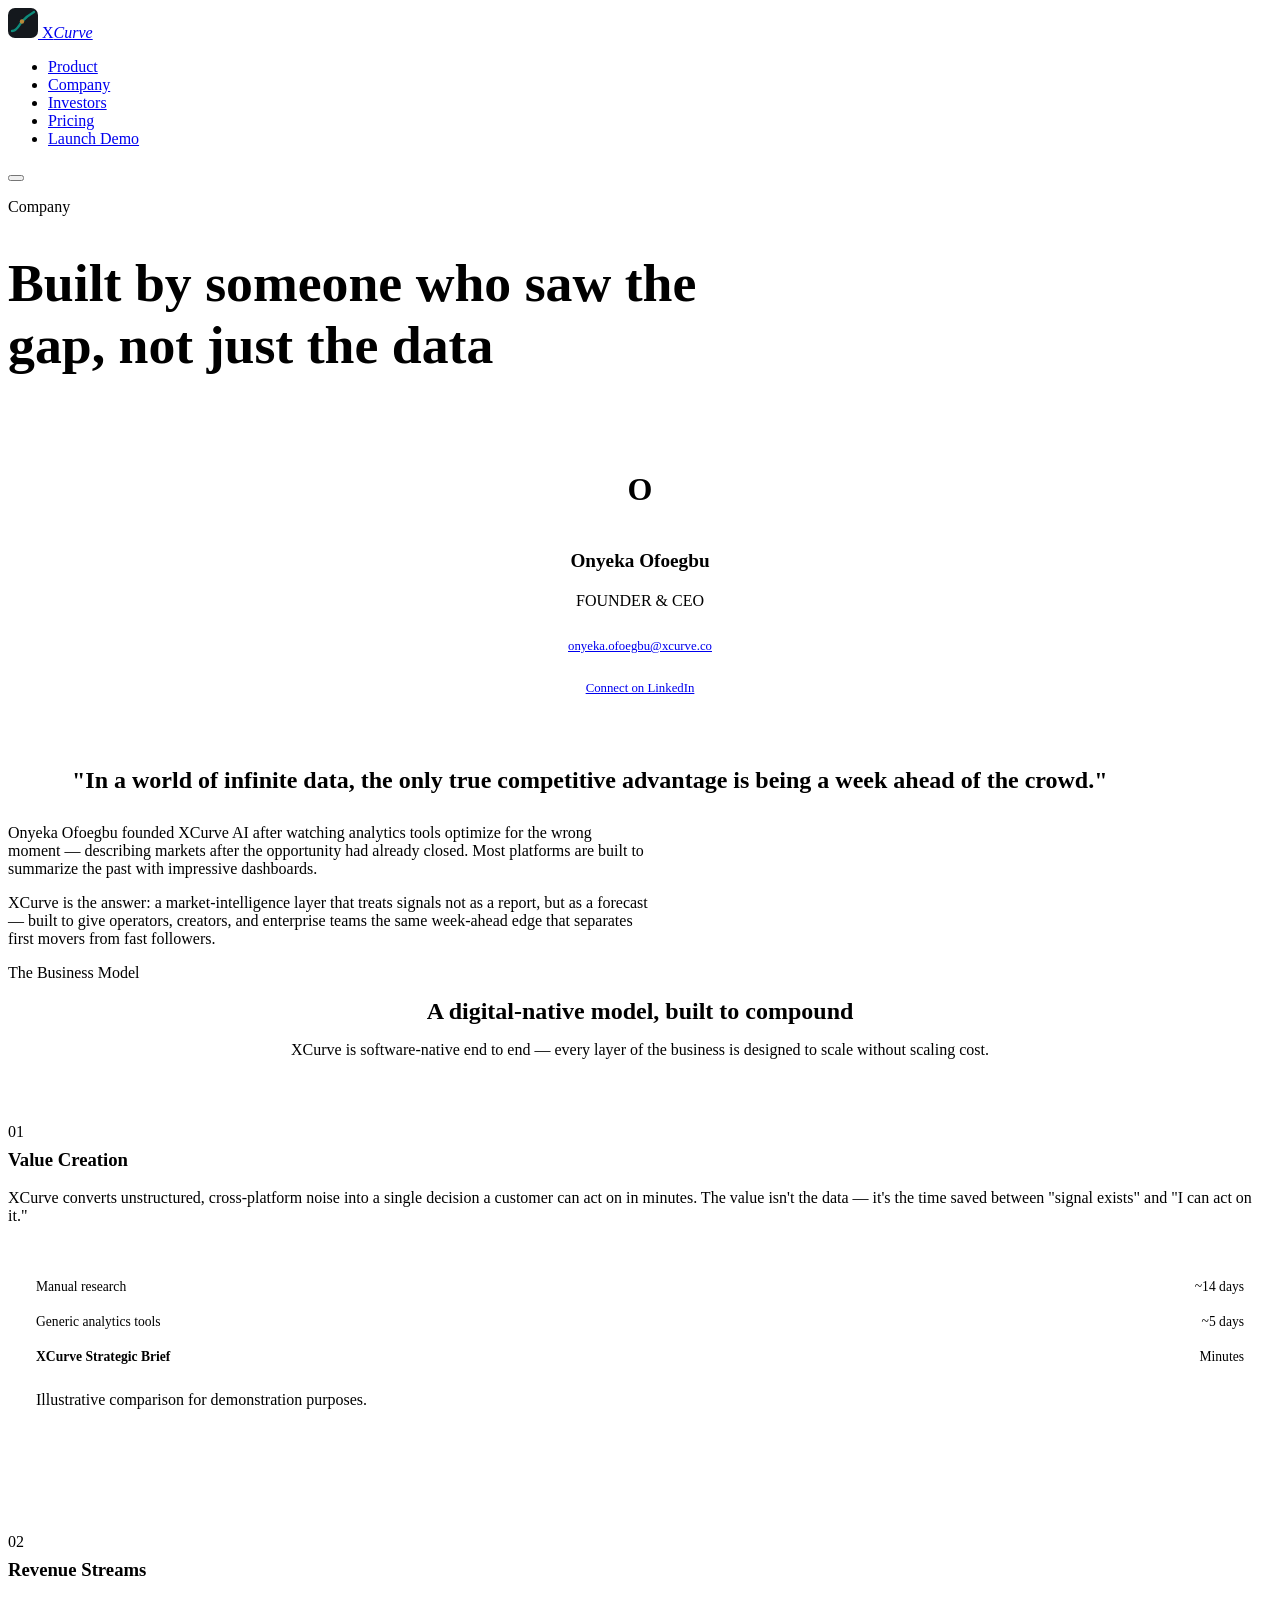
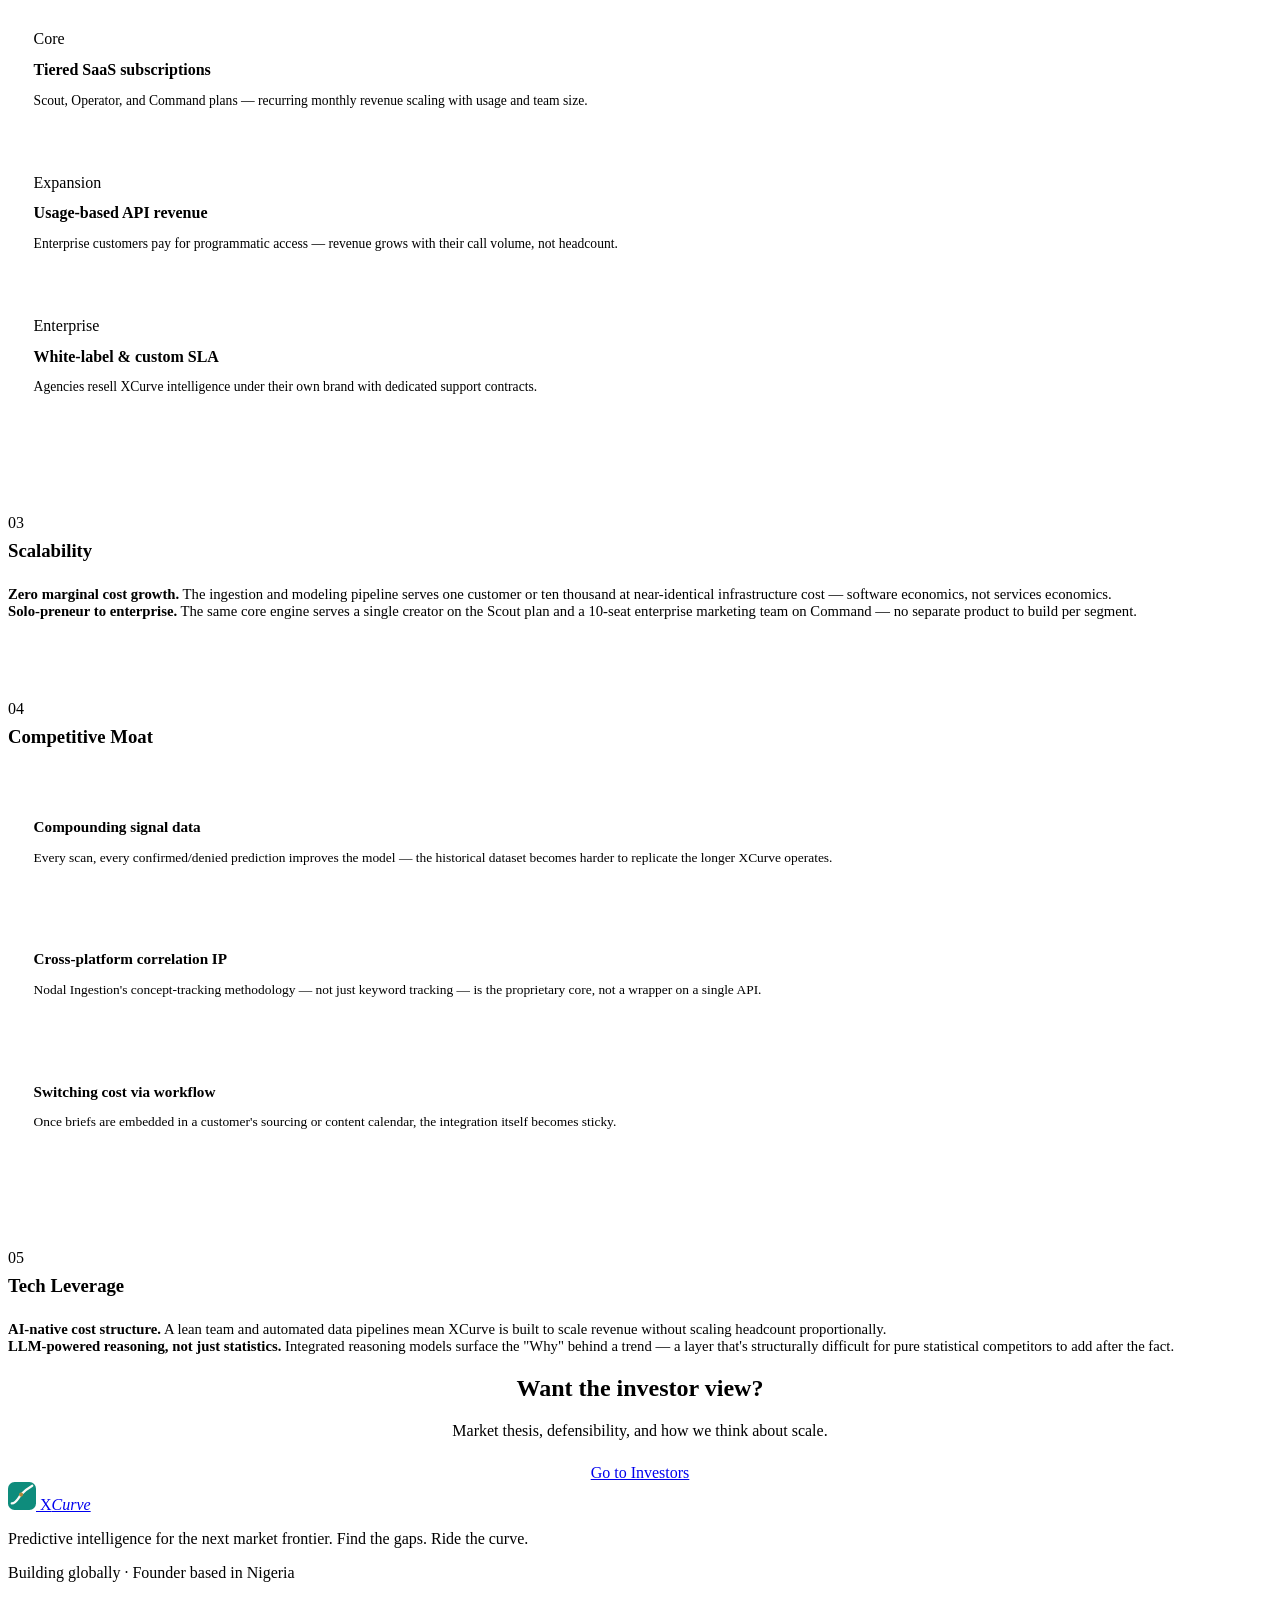
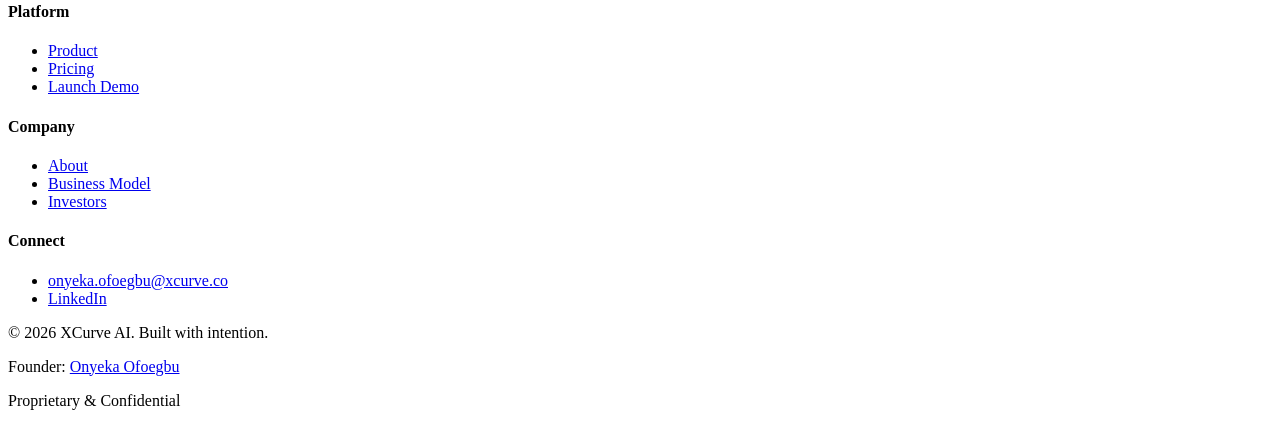
==== company.html @ 9cb2a7aa "feat : update web" ====
<!DOCTYPE html>
<html lang="en">
<head>
<meta charset="UTF-8" />
<meta name="viewport" content="width=device-width, initial-scale=1.0" />
<title>Company — XCurve AI | Our Story & Business Model</title>
<meta name="description" content="XCurve AI's founder story and digital-native business model: value creation, revenue streams, scalability, competitive moat, and tech leverage." />
<meta name="theme-color" content="#0E8C7C" />
<link rel="icon" type="image/svg+xml" href="data:image/svg+xml,<svg xmlns='http://www.w3.org/2000/svg' viewBox='0 0 32 32'><rect width='32' height='32' rx='7' fill='%23FBFAF7'/><path d='M4 24C10 24 12 18 16 14 20 10 22 9 28 5' fill='none' stroke='%230E8C7C' stroke-width='3' stroke-linecap='round'/><circle cx='16' cy='14' r='2.5' fill='%23B8893B'/></svg>" />
<link rel="stylesheet" href="css/xcurve.css" />
</head>
<body>

<nav id="nav">
  <a href="index.html" class="nav__logo">
    <svg width="30" height="30" viewBox="0 0 30 30" fill="none"><rect width="30" height="30" rx="7" fill="#14181D"/><path d="M4 23C9 23 11 17 14 13.5 17 10 19 8 26 4" stroke="#0E8C7C" stroke-width="2.4" stroke-linecap="round" fill="none"/><circle cx="14" cy="13.5" r="2.2" fill="#B8893B"/></svg>
    <span>X<em>Curve</em></span>
  </a>
  <ul class="nav__links" id="nav-links">
    <li><a href="product.html">Product</a></li>
    <li><a href="company.html">Company</a></li>
    <li><a href="investors.html">Investors</a></li>
    <li><a href="pricing.html">Pricing</a></li>
    <li><a href="demo.html" class="nav__cta">Launch Demo</a></li>
  </ul>
  <button class="nav__burger" id="nav-burger" aria-label="Toggle menu"><span></span><span></span><span></span></button>
</nav>

<header class="page-hero">
  <div class="wrap">
    <p class="page-hero__kicker">Company</p>
    <h1 class="h-display" style="font-size:clamp(2.4rem,4.2vw,3.6rem); max-width:780px;">Built by someone who saw the gap, <span class="italic txt-teal">not just the data</span></h1>
  </div>
</header>

<!-- ── FOUNDER ── -->
<section class="section-pad">
  <div class="wrap g-founder" style="gap:4rem; align-items:start;">
    <div class="card reveal" style="padding:2.2rem; text-align:center;">
      <div style="width:84px; height:84px; border-radius:50%; border:2px solid var(--teal); margin:0 auto 1rem; display:grid; place-items:center; font-family:var(--f-display); font-size:2rem; font-weight:700; background:var(--teal-tint); color:var(--teal-deep);">O</div>
      <h3 style="font-family:var(--f-display); font-size:1.2rem; font-weight:700;">Onyeka Ofoegbu</h3>
      <p class="fine" style="margin:.3rem 0 1.3rem;">FOUNDER & CEO</p>
      <div style="display:flex; flex-direction:column; gap:.6rem;">
        <a href="mailto:onyeka.ofoegbu@xcurve.co" class="btn btn--ghost" style="font-size:.8rem; padding:.55rem 1rem; justify-content:center;">onyeka.ofoegbu@xcurve.co</a>
        <a href="https://www.linkedin.com/in/onyeka-ofoegbu-446b8630a/" target="_blank" rel="noopener" class="btn btn--ghost" style="font-size:.8rem; padding:.55rem 1rem; justify-content:center;">Connect on LinkedIn</a>
      </div>
    </div>
    <div>
      <blockquote class="reveal" style="font-family:var(--f-display); font-size:1.5rem; font-weight:600; line-height:1.4; border-left:3px solid var(--teal); padding-left:1.5rem; margin-bottom:1.6rem;">
        "In a world of infinite data, the only true competitive advantage is being a week ahead of the crowd."
      </blockquote>
      <p class="body-text reveal" style="max-width:640px;">Onyeka Ofoegbu founded XCurve AI after watching analytics tools optimize for the wrong moment — describing markets after the opportunity had already closed. Most platforms are built to summarize the past with impressive dashboards.</p>
      <p class="body-text reveal" style="max-width:640px;">XCurve is the answer: a market-intelligence layer that treats signals not as a report, but as a forecast — built to give operators, creators, and enterprise teams the same week-ahead edge that separates first movers from fast followers.</p>
    </div>
  </div>
</section>

<!-- ── BUSINESS MODEL ── -->
<section class="section-pad" id="business-model" style="background:var(--paper-dim); border-top:1px solid var(--line);">
  <div class="wrap">
    <p class="eyebrow eyebrow--center" style="justify-content:center;">The Business Model</p>
    <h2 class="h-section reveal" style="text-align:center; max-width:700px; margin:0 auto 1rem;">A digital-native model, built to compound</h2>
    <p class="lede reveal" style="text-align:center; margin:0 auto 4rem;">XCurve is software-native end to end — every layer of the business is designed to scale without scaling cost.</p>

    <!-- value creation -->
    <div class="g-2" style="gap:3rem; align-items:center; margin-bottom:5rem;">
      <div>
        <span class="fine">01</span>
        <h3 class="h-sub" style="margin-top:.5rem;">Value Creation</h3>
        <p class="body-text">XCurve converts unstructured, cross-platform noise into a single decision a customer can act on in minutes. The value isn't the data — it's the time saved between "signal exists" and "I can act on it."</p>
      </div>
      <div class="card reveal" style="padding:1.75rem;">
        <div style="display:flex; justify-content:space-between; font-size:.85rem; padding:.6rem 0; border-bottom:1px solid var(--line);"><span class="body-text" style="margin:0;">Manual research</span><span class="fine">~14 days</span></div>
        <div style="display:flex; justify-content:space-between; font-size:.85rem; padding:.6rem 0; border-bottom:1px solid var(--line);"><span class="body-text" style="margin:0;">Generic analytics tools</span><span class="fine">~5 days</span></div>
        <div style="display:flex; justify-content:space-between; font-size:.85rem; padding:.6rem 0;"><span style="color:var(--teal-deep); font-weight:600;">XCurve Strategic Brief</span><span class="fine" style="color:var(--teal-deep);">Minutes</span></div>
        <p class="fine" style="margin-top:1rem;">Illustrative comparison for demonstration purposes.</p>
      </div>
    </div>

    <!-- revenue streams -->
    <div style="margin-bottom:5rem;">
      <span class="fine">02</span>
      <h3 class="h-sub" style="margin-top:.5rem; margin-bottom:1.5rem;">Revenue Streams</h3>
      <div class="g-3" style="gap:1.25rem;">
        <div class="card reveal" style="padding:1.6rem;">
          <span class="tag">Core</span>
          <h4 style="font-size:1rem; margin:.8rem 0 .4rem;">Tiered SaaS subscriptions</h4>
          <p class="body-text" style="font-size:.85rem;">Scout, Operator, and Command plans — recurring monthly revenue scaling with usage and team size.</p>
        </div>
        <div class="card reveal" style="padding:1.6rem;">
          <span class="tag tag--gold">Expansion</span>
          <h4 style="font-size:1rem; margin:.8rem 0 .4rem;">Usage-based API revenue</h4>
          <p class="body-text" style="font-size:.85rem;">Enterprise customers pay for programmatic access — revenue grows with their call volume, not headcount.</p>
        </div>
        <div class="card reveal" style="padding:1.6rem;">
          <span class="tag">Enterprise</span>
          <h4 style="font-size:1rem; margin:.8rem 0 .4rem;">White-label & custom SLA</h4>
          <p class="body-text" style="font-size:.85rem;">Agencies resell XCurve intelligence under their own brand with dedicated support contracts.</p>
        </div>
      </div>
    </div>

    <!-- scalability -->
    <div style="margin-bottom:5rem;">
      <span class="fine">03</span>
      <h3 class="h-sub" style="margin-top:.5rem; margin-bottom:1.5rem;">Scalability</h3>
      <div class="g-2" style="gap:1.5rem;">
        <div class="reveal body-text" style="font-size:.92rem;">
          <strong style="color:var(--ink);">Zero marginal cost growth.</strong> The ingestion and modeling pipeline serves one customer or ten thousand at near-identical infrastructure cost — software economics, not services economics.
        </div>
        <div class="reveal body-text" style="font-size:.92rem;">
          <strong style="color:var(--ink);">Solo-preneur to enterprise.</strong> The same core engine serves a single creator on the Scout plan and a 10-seat enterprise marketing team on Command — no separate product to build per segment.
        </div>
      </div>
    </div>

    <!-- competitive moat -->
    <div style="margin-bottom:5rem;">
      <span class="fine">04</span>
      <h3 class="h-sub" style="margin-top:.5rem; margin-bottom:1.5rem;">Competitive Moat</h3>
      <div class="g-3" style="gap:1.25rem;">
        <div class="card reveal" style="padding:1.6rem;">
          <h4 style="font-size:.95rem; margin-bottom:.5rem;">Compounding signal data</h4>
          <p class="body-text" style="font-size:.84rem;">Every scan, every confirmed/denied prediction improves the model — the historical dataset becomes harder to replicate the longer XCurve operates.</p>
        </div>
        <div class="card reveal" style="padding:1.6rem;">
          <h4 style="font-size:.95rem; margin-bottom:.5rem;">Cross-platform correlation IP</h4>
          <p class="body-text" style="font-size:.84rem;">Nodal Ingestion's concept-tracking methodology — not just keyword tracking — is the proprietary core, not a wrapper on a single API.</p>
        </div>
        <div class="card reveal" style="padding:1.6rem;">
          <h4 style="font-size:.95rem; margin-bottom:.5rem;">Switching cost via workflow</h4>
          <p class="body-text" style="font-size:.84rem;">Once briefs are embedded in a customer's sourcing or content calendar, the integration itself becomes sticky.</p>
        </div>
      </div>
    </div>

    <!-- tech leverage -->
    <div>
      <span class="fine">05</span>
      <h3 class="h-sub" style="margin-top:.5rem; margin-bottom:1.5rem;">Tech Leverage</h3>
      <div class="g-2" style="gap:1.5rem;">
        <div class="reveal body-text" style="font-size:.92rem;">
          <strong style="color:var(--ink);">AI-native cost structure.</strong> A lean team and automated data pipelines mean XCurve is built to scale revenue without scaling headcount proportionally.
        </div>
        <div class="reveal body-text" style="font-size:.92rem;">
          <strong style="color:var(--ink);">LLM-powered reasoning, not just statistics.</strong> Integrated reasoning models surface the "Why" behind a trend — a layer that's structurally difficult for pure statistical competitors to add after the fact.
        </div>
      </div>
    </div>

  </div>
</section>

<section class="section-pad" style="text-align:center;">
  <div class="wrap" style="max-width:600px; margin:0 auto;">
    <h2 class="h-section reveal">Want the investor view?</h2>
    <p class="lede reveal" style="margin:0 auto 1.5rem;">Market thesis, defensibility, and how we think about scale.</p>
    <a href="investors.html" class="btn btn--teal btn--lg">Go to Investors</a>
  </div>
</section>

<footer>
  <div class="wrap">
    <div class="footer-grid">
      <div>
        <a href="index.html" class="footer-brand">
          <svg width="28" height="28" viewBox="0 0 30 30" fill="none"><rect width="30" height="30" rx="7" fill="#0E8C7C"/><path d="M4 23C9 23 11 17 14 13.5 17 10 19 8 26 4" stroke="#FBFAF7" stroke-width="2.4" stroke-linecap="round" fill="none"/><circle cx="14" cy="13.5" r="2.2" fill="#B8893B"/></svg>
          X<em>Curve</em>
        </a>
        <p class="footer-desc">Predictive intelligence for the next market frontier. Find the gaps. Ride the curve.</p>
        <p class="footer-locale">Building globally · Founder based in Nigeria</p>
      </div>
      <div class="footer-col"><h4>Platform</h4><ul><li><a href="product.html">Product</a></li><li><a href="pricing.html">Pricing</a></li><li><a href="demo.html">Launch Demo</a></li></ul></div>
      <div class="footer-col"><h4>Company</h4><ul><li><a href="company.html">About</a></li><li><a href="company.html#business-model">Business Model</a></li><li><a href="investors.html">Investors</a></li></ul></div>
      <div class="footer-col"><h4>Connect</h4><ul><li><a href="mailto:onyeka.ofoegbu@xcurve.co">onyeka.ofoegbu@xcurve.co</a></li><li><a href="https://www.linkedin.com/in/onyeka-ofoegbu-446b8630a/" target="_blank" rel="noopener">LinkedIn</a></li></ul></div>
    </div>
    <div class="footer-bottom">
      <p>© 2026 XCurve AI. Built with intention.</p>
      <p>Founder: <a href="https://www.linkedin.com/in/onyeka-ofoegbu-446b8630a/" target="_blank" rel="noopener">Onyeka Ofoegbu</a></p>
      <p>Proprietary &amp; Confidential</p>
    </div>
  </div>
</footer>

<script src="js/shared.js"></script>
</body>
</html>
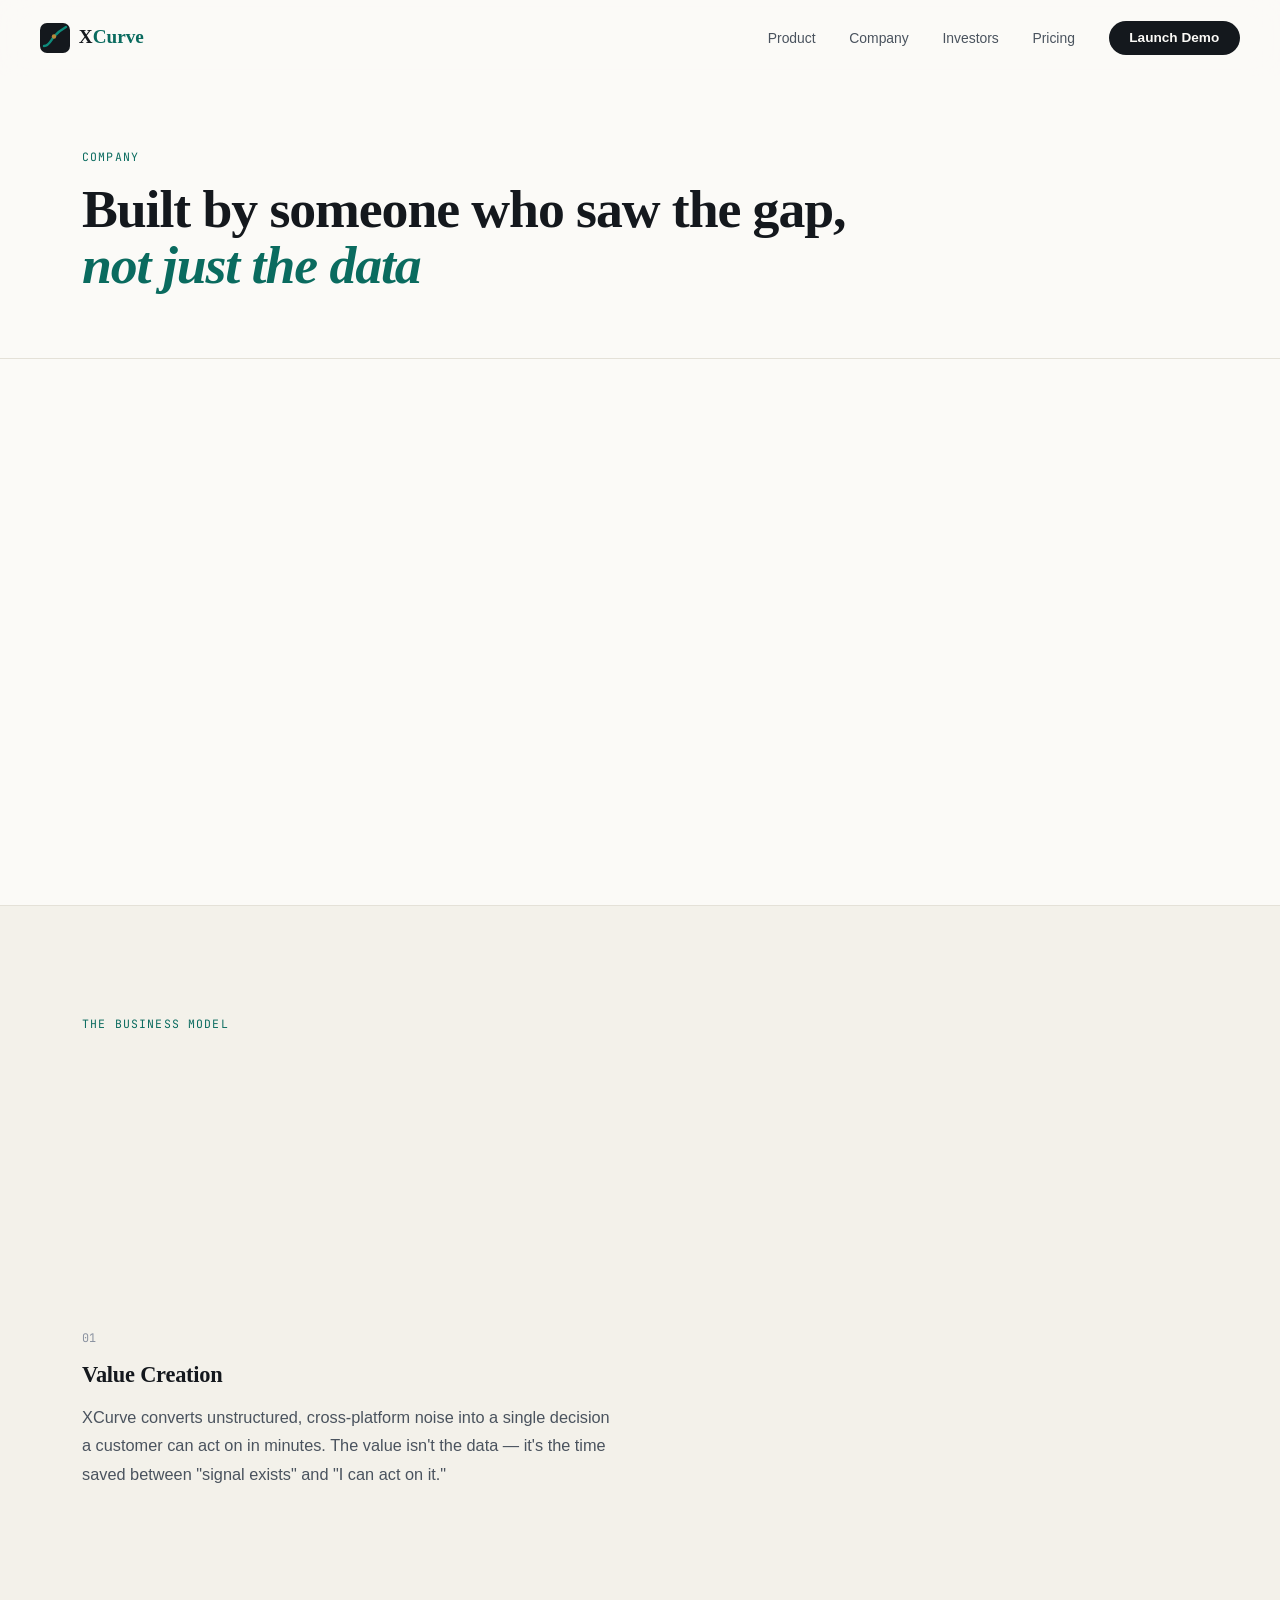
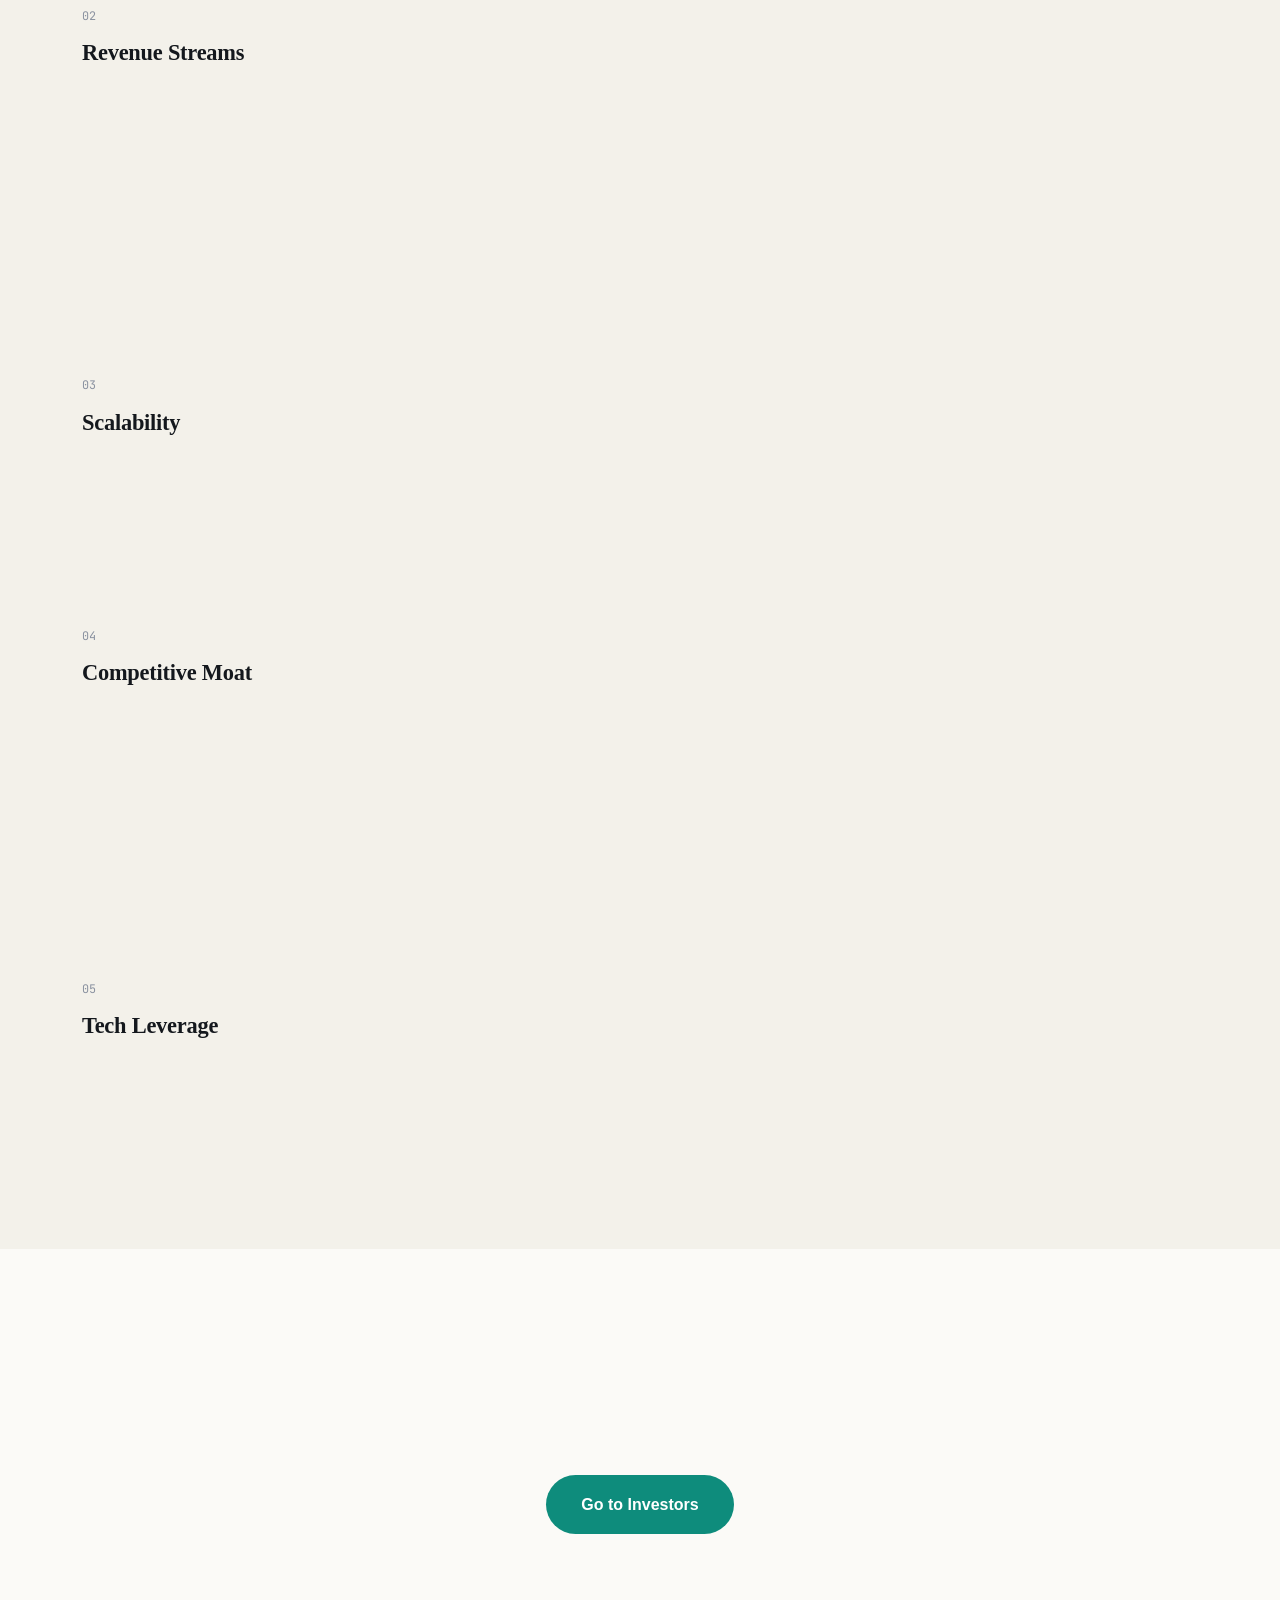
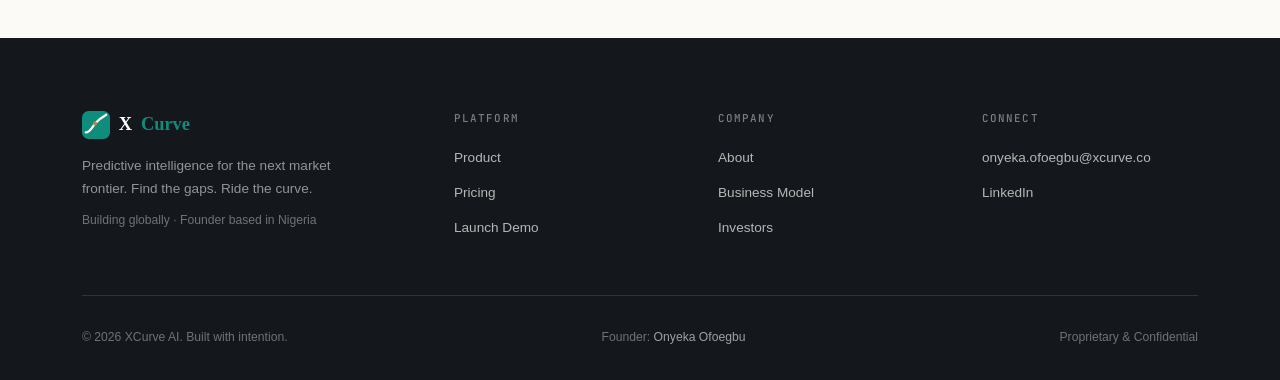
==== commit ae3e2525: "feat : update web" ====
--- a/company.html
+++ b/company.html
@@ -1,187 +1,263 @@
 <!DOCTYPE html>
 <html lang="en">
+
 <head>
-<meta charset="UTF-8" />
-<meta name="viewport" content="width=device-width, initial-scale=1.0" />
-<title>Company — XCurve AI | Our Story & Business Model</title>
-<meta name="description" content="XCurve AI's founder story and digital-native business model: value creation, revenue streams, scalability, competitive moat, and tech leverage." />
-<meta name="theme-color" content="#0E8C7C" />
-<link rel="icon" type="image/svg+xml" href="data:image/svg+xml,<svg xmlns='http://www.w3.org/2000/svg' viewBox='0 0 32 32'><rect width='32' height='32' rx='7' fill='%23FBFAF7'/><path d='M4 24C10 24 12 18 16 14 20 10 22 9 28 5' fill='none' stroke='%230E8C7C' stroke-width='3' stroke-linecap='round'/><circle cx='16' cy='14' r='2.5' fill='%23B8893B'/></svg>" />
-<link rel="stylesheet" href="css/xcurve.css" />
+  <meta charset="UTF-8" />
+  <meta name="viewport" content="width=device-width, initial-scale=1.0" />
+  <title>Company — XCurve AI | Our Story & Business Model</title>
+  <meta name="description"
+    content="XCurve AI's founder story and digital-native business model: value creation, revenue streams, scalability, competitive moat, and tech leverage." />
+  <meta name="theme-color" content="#0E8C7C" />
+  <link rel="icon" type="image/svg+xml"
+    href="data:image/svg+xml,<svg xmlns='http://www.w3.org/2000/svg' viewBox='0 0 32 32'><rect width='32' height='32' rx='7' fill='%23FBFAF7'/><path d='M4 24C10 24 12 18 16 14 20 10 22 9 28 5' fill='none' stroke='%230E8C7C' stroke-width='3' stroke-linecap='round'/><circle cx='16' cy='14' r='2.5' fill='%23B8893B'/></svg>" />
+  <link rel="stylesheet" href="./xcurve.css" />
 </head>
+
 <body>
 
-<nav id="nav">
-  <a href="index.html" class="nav__logo">
-    <svg width="30" height="30" viewBox="0 0 30 30" fill="none"><rect width="30" height="30" rx="7" fill="#14181D"/><path d="M4 23C9 23 11 17 14 13.5 17 10 19 8 26 4" stroke="#0E8C7C" stroke-width="2.4" stroke-linecap="round" fill="none"/><circle cx="14" cy="13.5" r="2.2" fill="#B8893B"/></svg>
-    <span>X<em>Curve</em></span>
-  </a>
-  <ul class="nav__links" id="nav-links">
-    <li><a href="product.html">Product</a></li>
-    <li><a href="company.html">Company</a></li>
-    <li><a href="investors.html">Investors</a></li>
-    <li><a href="pricing.html">Pricing</a></li>
-    <li><a href="demo.html" class="nav__cta">Launch Demo</a></li>
-  </ul>
-  <button class="nav__burger" id="nav-burger" aria-label="Toggle menu"><span></span><span></span><span></span></button>
-</nav>
-
-<header class="page-hero">
-  <div class="wrap">
-    <p class="page-hero__kicker">Company</p>
-    <h1 class="h-display" style="font-size:clamp(2.4rem,4.2vw,3.6rem); max-width:780px;">Built by someone who saw the gap, <span class="italic txt-teal">not just the data</span></h1>
-  </div>
-</header>
-
-<!-- ── FOUNDER ── -->
-<section class="section-pad">
-  <div class="wrap g-founder" style="gap:4rem; align-items:start;">
-    <div class="card reveal" style="padding:2.2rem; text-align:center;">
-      <div style="width:84px; height:84px; border-radius:50%; border:2px solid var(--teal); margin:0 auto 1rem; display:grid; place-items:center; font-family:var(--f-display); font-size:2rem; font-weight:700; background:var(--teal-tint); color:var(--teal-deep);">O</div>
-      <h3 style="font-family:var(--f-display); font-size:1.2rem; font-weight:700;">Onyeka Ofoegbu</h3>
-      <p class="fine" style="margin:.3rem 0 1.3rem;">FOUNDER & CEO</p>
-      <div style="display:flex; flex-direction:column; gap:.6rem;">
-        <a href="mailto:onyeka.ofoegbu@xcurve.co" class="btn btn--ghost" style="font-size:.8rem; padding:.55rem 1rem; justify-content:center;">onyeka.ofoegbu@xcurve.co</a>
-        <a href="https://www.linkedin.com/in/onyeka-ofoegbu-446b8630a/" target="_blank" rel="noopener" class="btn btn--ghost" style="font-size:.8rem; padding:.55rem 1rem; justify-content:center;">Connect on LinkedIn</a>
-      </div>
-    </div>
-    <div>
-      <blockquote class="reveal" style="font-family:var(--f-display); font-size:1.5rem; font-weight:600; line-height:1.4; border-left:3px solid var(--teal); padding-left:1.5rem; margin-bottom:1.6rem;">
-        "In a world of infinite data, the only true competitive advantage is being a week ahead of the crowd."
-      </blockquote>
-      <p class="body-text reveal" style="max-width:640px;">Onyeka Ofoegbu founded XCurve AI after watching analytics tools optimize for the wrong moment — describing markets after the opportunity had already closed. Most platforms are built to summarize the past with impressive dashboards.</p>
-      <p class="body-text reveal" style="max-width:640px;">XCurve is the answer: a market-intelligence layer that treats signals not as a report, but as a forecast — built to give operators, creators, and enterprise teams the same week-ahead edge that separates first movers from fast followers.</p>
-    </div>
-  </div>
-</section>
-
-<!-- ── BUSINESS MODEL ── -->
-<section class="section-pad" id="business-model" style="background:var(--paper-dim); border-top:1px solid var(--line);">
-  <div class="wrap">
-    <p class="eyebrow eyebrow--center" style="justify-content:center;">The Business Model</p>
-    <h2 class="h-section reveal" style="text-align:center; max-width:700px; margin:0 auto 1rem;">A digital-native model, built to compound</h2>
-    <p class="lede reveal" style="text-align:center; margin:0 auto 4rem;">XCurve is software-native end to end — every layer of the business is designed to scale without scaling cost.</p>
-
-    <!-- value creation -->
-    <div class="g-2" style="gap:3rem; align-items:center; margin-bottom:5rem;">
+  <nav id="nav">
+    <a href="index.html" class="nav__logo">
+      <svg width="30" height="30" viewBox="0 0 30 30" fill="none">
+        <rect width="30" height="30" rx="7" fill="#14181D" />
+        <path d="M4 23C9 23 11 17 14 13.5 17 10 19 8 26 4" stroke="#0E8C7C" stroke-width="2.4" stroke-linecap="round"
+          fill="none" />
+        <circle cx="14" cy="13.5" r="2.2" fill="#B8893B" />
+      </svg>
+      <span>X<em>Curve</em></span>
+    </a>
+    <ul class="nav__links" id="nav-links">
+      <li><a href="product.html">Product</a></li>
+      <li><a href="company.html">Company</a></li>
+      <li><a href="investors.html">Investors</a></li>
+      <li><a href="pricing.html">Pricing</a></li>
+      <li><a href="demo.html" class="nav__cta">Launch Demo</a></li>
+    </ul>
+    <button class="nav__burger" id="nav-burger"
+      aria-label="Toggle menu"><span></span><span></span><span></span></button>
+  </nav>
+
+  <header class="page-hero">
+    <div class="wrap">
+      <p class="page-hero__kicker">Company</p>
+      <h1 class="h-display" style="font-size:clamp(2.4rem,4.2vw,3.6rem); max-width:780px;">Built by someone who saw the
+        gap, <span class="italic txt-teal">not just the data</span></h1>
+    </div>
+  </header>
+
+  <!-- ── FOUNDER ── -->
+  <section class="section-pad">
+    <div class="wrap g-founder" style="gap:4rem; align-items:start;">
+      <div class="card reveal" style="padding:2.2rem; text-align:center;">
+        <div
+          style="width:84px; height:84px; border-radius:50%; border:2px solid var(--teal); margin:0 auto 1rem; display:grid; place-items:center; font-family:var(--f-display); font-size:2rem; font-weight:700; background:var(--teal-tint); color:var(--teal-deep);">
+          O</div>
+        <h3 style="font-family:var(--f-display); font-size:1.2rem; font-weight:700;">Onyeka Ofoegbu</h3>
+        <p class="fine" style="margin:.3rem 0 1.3rem;">FOUNDER & CEO</p>
+        <div style="display:flex; flex-direction:column; gap:.6rem;">
+          <a href="mailto:onyeka.ofoegbu@xcurve.co" class="btn btn--ghost"
+            style="font-size:.8rem; padding:.55rem 1rem; justify-content:center;">onyeka.ofoegbu@xcurve.co</a>
+          <a href="https://www.linkedin.com/in/onyeka-ofoegbu-446b8630a/" target="_blank" rel="noopener"
+            class="btn btn--ghost" style="font-size:.8rem; padding:.55rem 1rem; justify-content:center;">Connect on
+            LinkedIn</a>
+        </div>
+      </div>
       <div>
-        <span class="fine">01</span>
-        <h3 class="h-sub" style="margin-top:.5rem;">Value Creation</h3>
-        <p class="body-text">XCurve converts unstructured, cross-platform noise into a single decision a customer can act on in minutes. The value isn't the data — it's the time saved between "signal exists" and "I can act on it."</p>
-      </div>
-      <div class="card reveal" style="padding:1.75rem;">
-        <div style="display:flex; justify-content:space-between; font-size:.85rem; padding:.6rem 0; border-bottom:1px solid var(--line);"><span class="body-text" style="margin:0;">Manual research</span><span class="fine">~14 days</span></div>
-        <div style="display:flex; justify-content:space-between; font-size:.85rem; padding:.6rem 0; border-bottom:1px solid var(--line);"><span class="body-text" style="margin:0;">Generic analytics tools</span><span class="fine">~5 days</span></div>
-        <div style="display:flex; justify-content:space-between; font-size:.85rem; padding:.6rem 0;"><span style="color:var(--teal-deep); font-weight:600;">XCurve Strategic Brief</span><span class="fine" style="color:var(--teal-deep);">Minutes</span></div>
-        <p class="fine" style="margin-top:1rem;">Illustrative comparison for demonstration purposes.</p>
-      </div>
-    </div>
-
-    <!-- revenue streams -->
-    <div style="margin-bottom:5rem;">
-      <span class="fine">02</span>
-      <h3 class="h-sub" style="margin-top:.5rem; margin-bottom:1.5rem;">Revenue Streams</h3>
-      <div class="g-3" style="gap:1.25rem;">
-        <div class="card reveal" style="padding:1.6rem;">
-          <span class="tag">Core</span>
-          <h4 style="font-size:1rem; margin:.8rem 0 .4rem;">Tiered SaaS subscriptions</h4>
-          <p class="body-text" style="font-size:.85rem;">Scout, Operator, and Command plans — recurring monthly revenue scaling with usage and team size.</p>
-        </div>
-        <div class="card reveal" style="padding:1.6rem;">
-          <span class="tag tag--gold">Expansion</span>
-          <h4 style="font-size:1rem; margin:.8rem 0 .4rem;">Usage-based API revenue</h4>
-          <p class="body-text" style="font-size:.85rem;">Enterprise customers pay for programmatic access — revenue grows with their call volume, not headcount.</p>
-        </div>
-        <div class="card reveal" style="padding:1.6rem;">
-          <span class="tag">Enterprise</span>
-          <h4 style="font-size:1rem; margin:.8rem 0 .4rem;">White-label & custom SLA</h4>
-          <p class="body-text" style="font-size:.85rem;">Agencies resell XCurve intelligence under their own brand with dedicated support contracts.</p>
-        </div>
-      </div>
-    </div>
-
-    <!-- scalability -->
-    <div style="margin-bottom:5rem;">
-      <span class="fine">03</span>
-      <h3 class="h-sub" style="margin-top:.5rem; margin-bottom:1.5rem;">Scalability</h3>
-      <div class="g-2" style="gap:1.5rem;">
-        <div class="reveal body-text" style="font-size:.92rem;">
-          <strong style="color:var(--ink);">Zero marginal cost growth.</strong> The ingestion and modeling pipeline serves one customer or ten thousand at near-identical infrastructure cost — software economics, not services economics.
-        </div>
-        <div class="reveal body-text" style="font-size:.92rem;">
-          <strong style="color:var(--ink);">Solo-preneur to enterprise.</strong> The same core engine serves a single creator on the Scout plan and a 10-seat enterprise marketing team on Command — no separate product to build per segment.
-        </div>
-      </div>
-    </div>
-
-    <!-- competitive moat -->
-    <div style="margin-bottom:5rem;">
-      <span class="fine">04</span>
-      <h3 class="h-sub" style="margin-top:.5rem; margin-bottom:1.5rem;">Competitive Moat</h3>
-      <div class="g-3" style="gap:1.25rem;">
-        <div class="card reveal" style="padding:1.6rem;">
-          <h4 style="font-size:.95rem; margin-bottom:.5rem;">Compounding signal data</h4>
-          <p class="body-text" style="font-size:.84rem;">Every scan, every confirmed/denied prediction improves the model — the historical dataset becomes harder to replicate the longer XCurve operates.</p>
-        </div>
-        <div class="card reveal" style="padding:1.6rem;">
-          <h4 style="font-size:.95rem; margin-bottom:.5rem;">Cross-platform correlation IP</h4>
-          <p class="body-text" style="font-size:.84rem;">Nodal Ingestion's concept-tracking methodology — not just keyword tracking — is the proprietary core, not a wrapper on a single API.</p>
-        </div>
-        <div class="card reveal" style="padding:1.6rem;">
-          <h4 style="font-size:.95rem; margin-bottom:.5rem;">Switching cost via workflow</h4>
-          <p class="body-text" style="font-size:.84rem;">Once briefs are embedded in a customer's sourcing or content calendar, the integration itself becomes sticky.</p>
-        </div>
-      </div>
-    </div>
-
-    <!-- tech leverage -->
-    <div>
-      <span class="fine">05</span>
-      <h3 class="h-sub" style="margin-top:.5rem; margin-bottom:1.5rem;">Tech Leverage</h3>
-      <div class="g-2" style="gap:1.5rem;">
-        <div class="reveal body-text" style="font-size:.92rem;">
-          <strong style="color:var(--ink);">AI-native cost structure.</strong> A lean team and automated data pipelines mean XCurve is built to scale revenue without scaling headcount proportionally.
-        </div>
-        <div class="reveal body-text" style="font-size:.92rem;">
-          <strong style="color:var(--ink);">LLM-powered reasoning, not just statistics.</strong> Integrated reasoning models surface the "Why" behind a trend — a layer that's structurally difficult for pure statistical competitors to add after the fact.
-        </div>
-      </div>
-    </div>
-
-  </div>
-</section>
-
-<section class="section-pad" style="text-align:center;">
-  <div class="wrap" style="max-width:600px; margin:0 auto;">
-    <h2 class="h-section reveal">Want the investor view?</h2>
-    <p class="lede reveal" style="margin:0 auto 1.5rem;">Market thesis, defensibility, and how we think about scale.</p>
-    <a href="investors.html" class="btn btn--teal btn--lg">Go to Investors</a>
-  </div>
-</section>
-
-<footer>
-  <div class="wrap">
-    <div class="footer-grid">
+        <blockquote class="reveal"
+          style="font-family:var(--f-display); font-size:1.5rem; font-weight:600; line-height:1.4; border-left:3px solid var(--teal); padding-left:1.5rem; margin-bottom:1.6rem;">
+          "In a world of infinite data, the only true competitive advantage is being a week ahead of the crowd."
+        </blockquote>
+        <p class="body-text reveal" style="max-width:640px;">Onyeka Ofoegbu founded XCurve AI after watching analytics
+          tools optimize for the wrong moment — describing markets after the opportunity had already closed. Most
+          platforms are built to summarize the past with impressive dashboards.</p>
+        <p class="body-text reveal" style="max-width:640px;">XCurve is the answer: a market-intelligence layer that
+          treats signals not as a report, but as a forecast — built to give operators, creators, and enterprise teams
+          the same week-ahead edge that separates first movers from fast followers.</p>
+      </div>
+    </div>
+  </section>
+
+  <!-- ── BUSINESS MODEL ── -->
+  <section class="section-pad" id="business-model"
+    style="background:var(--paper-dim); border-top:1px solid var(--line);">
+    <div class="wrap">
+      <p class="eyebrow eyebrow--center" style="justify-content:center;">The Business Model</p>
+      <h2 class="h-section reveal" style="text-align:center; max-width:700px; margin:0 auto 1rem;">A digital-native
+        model, built to compound</h2>
+      <p class="lede reveal" style="text-align:center; margin:0 auto 4rem;">XCurve is software-native end to end — every
+        layer of the business is designed to scale without scaling cost.</p>
+
+      <!-- value creation -->
+      <div class="g-2" style="gap:3rem; align-items:center; margin-bottom:5rem;">
+        <div>
+          <span class="fine">01</span>
+          <h3 class="h-sub" style="margin-top:.5rem;">Value Creation</h3>
+          <p class="body-text">XCurve converts unstructured, cross-platform noise into a single decision a customer can
+            act on in minutes. The value isn't the data — it's the time saved between "signal exists" and "I can act on
+            it."</p>
+        </div>
+        <div class="card reveal" style="padding:1.75rem;">
+          <div
+            style="display:flex; justify-content:space-between; font-size:.85rem; padding:.6rem 0; border-bottom:1px solid var(--line);">
+            <span class="body-text" style="margin:0;">Manual research</span><span class="fine">~14 days</span></div>
+          <div
+            style="display:flex; justify-content:space-between; font-size:.85rem; padding:.6rem 0; border-bottom:1px solid var(--line);">
+            <span class="body-text" style="margin:0;">Generic analytics tools</span><span class="fine">~5 days</span>
+          </div>
+          <div style="display:flex; justify-content:space-between; font-size:.85rem; padding:.6rem 0;"><span
+              style="color:var(--teal-deep); font-weight:600;">XCurve Strategic Brief</span><span class="fine"
+              style="color:var(--teal-deep);">Minutes</span></div>
+          <p class="fine" style="margin-top:1rem;">Illustrative comparison for demonstration purposes.</p>
+        </div>
+      </div>
+
+      <!-- revenue streams -->
+      <div style="margin-bottom:5rem;">
+        <span class="fine">02</span>
+        <h3 class="h-sub" style="margin-top:.5rem; margin-bottom:1.5rem;">Revenue Streams</h3>
+        <div class="g-3" style="gap:1.25rem;">
+          <div class="card reveal" style="padding:1.6rem;">
+            <span class="tag">Core</span>
+            <h4 style="font-size:1rem; margin:.8rem 0 .4rem;">Tiered SaaS subscriptions</h4>
+            <p class="body-text" style="font-size:.85rem;">Scout, Operator, and Command plans — recurring monthly
+              revenue scaling with usage and team size.</p>
+          </div>
+          <div class="card reveal" style="padding:1.6rem;">
+            <span class="tag tag--gold">Expansion</span>
+            <h4 style="font-size:1rem; margin:.8rem 0 .4rem;">Usage-based API revenue</h4>
+            <p class="body-text" style="font-size:.85rem;">Enterprise customers pay for programmatic access — revenue
+              grows with their call volume, not headcount.</p>
+          </div>
+          <div class="card reveal" style="padding:1.6rem;">
+            <span class="tag">Enterprise</span>
+            <h4 style="font-size:1rem; margin:.8rem 0 .4rem;">White-label & custom SLA</h4>
+            <p class="body-text" style="font-size:.85rem;">Agencies resell XCurve intelligence under their own brand
+              with dedicated support contracts.</p>
+          </div>
+        </div>
+      </div>
+
+      <!-- scalability -->
+      <div style="margin-bottom:5rem;">
+        <span class="fine">03</span>
+        <h3 class="h-sub" style="margin-top:.5rem; margin-bottom:1.5rem;">Scalability</h3>
+        <div class="g-2" style="gap:1.5rem;">
+          <div class="reveal body-text" style="font-size:.92rem;">
+            <strong style="color:var(--ink);">Zero marginal cost growth.</strong> The ingestion and modeling pipeline
+            serves one customer or ten thousand at near-identical infrastructure cost — software economics, not services
+            economics.
+          </div>
+          <div class="reveal body-text" style="font-size:.92rem;">
+            <strong style="color:var(--ink);">Solo-preneur to enterprise.</strong> The same core engine serves a single
+            creator on the Scout plan and a 10-seat enterprise marketing team on Command — no separate product to build
+            per segment.
+          </div>
+        </div>
+      </div>
+
+      <!-- competitive moat -->
+      <div style="margin-bottom:5rem;">
+        <span class="fine">04</span>
+        <h3 class="h-sub" style="margin-top:.5rem; margin-bottom:1.5rem;">Competitive Moat</h3>
+        <div class="g-3" style="gap:1.25rem;">
+          <div class="card reveal" style="padding:1.6rem;">
+            <h4 style="font-size:.95rem; margin-bottom:.5rem;">Compounding signal data</h4>
+            <p class="body-text" style="font-size:.84rem;">Every scan, every confirmed/denied prediction improves the
+              model — the historical dataset becomes harder to replicate the longer XCurve operates.</p>
+          </div>
+          <div class="card reveal" style="padding:1.6rem;">
+            <h4 style="font-size:.95rem; margin-bottom:.5rem;">Cross-platform correlation IP</h4>
+            <p class="body-text" style="font-size:.84rem;">Nodal Ingestion's concept-tracking methodology — not just
+              keyword tracking — is the proprietary core, not a wrapper on a single API.</p>
+          </div>
+          <div class="card reveal" style="padding:1.6rem;">
+            <h4 style="font-size:.95rem; margin-bottom:.5rem;">Switching cost via workflow</h4>
+            <p class="body-text" style="font-size:.84rem;">Once briefs are embedded in a customer's sourcing or content
+              calendar, the integration itself becomes sticky.</p>
+          </div>
+        </div>
+      </div>
+
+      <!-- tech leverage -->
       <div>
-        <a href="index.html" class="footer-brand">
-          <svg width="28" height="28" viewBox="0 0 30 30" fill="none"><rect width="30" height="30" rx="7" fill="#0E8C7C"/><path d="M4 23C9 23 11 17 14 13.5 17 10 19 8 26 4" stroke="#FBFAF7" stroke-width="2.4" stroke-linecap="round" fill="none"/><circle cx="14" cy="13.5" r="2.2" fill="#B8893B"/></svg>
-          X<em>Curve</em>
-        </a>
-        <p class="footer-desc">Predictive intelligence for the next market frontier. Find the gaps. Ride the curve.</p>
-        <p class="footer-locale">Building globally · Founder based in Nigeria</p>
-      </div>
-      <div class="footer-col"><h4>Platform</h4><ul><li><a href="product.html">Product</a></li><li><a href="pricing.html">Pricing</a></li><li><a href="demo.html">Launch Demo</a></li></ul></div>
-      <div class="footer-col"><h4>Company</h4><ul><li><a href="company.html">About</a></li><li><a href="company.html#business-model">Business Model</a></li><li><a href="investors.html">Investors</a></li></ul></div>
-      <div class="footer-col"><h4>Connect</h4><ul><li><a href="mailto:onyeka.ofoegbu@xcurve.co">onyeka.ofoegbu@xcurve.co</a></li><li><a href="https://www.linkedin.com/in/onyeka-ofoegbu-446b8630a/" target="_blank" rel="noopener">LinkedIn</a></li></ul></div>
-    </div>
-    <div class="footer-bottom">
-      <p>© 2026 XCurve AI. Built with intention.</p>
-      <p>Founder: <a href="https://www.linkedin.com/in/onyeka-ofoegbu-446b8630a/" target="_blank" rel="noopener">Onyeka Ofoegbu</a></p>
-      <p>Proprietary &amp; Confidential</p>
-    </div>
-  </div>
-</footer>
-
-<script src="js/shared.js"></script>
+        <span class="fine">05</span>
+        <h3 class="h-sub" style="margin-top:.5rem; margin-bottom:1.5rem;">Tech Leverage</h3>
+        <div class="g-2" style="gap:1.5rem;">
+          <div class="reveal body-text" style="font-size:.92rem;">
+            <strong style="color:var(--ink);">AI-native cost structure.</strong> A lean team and automated data
+            pipelines mean XCurve is built to scale revenue without scaling headcount proportionally.
+          </div>
+          <div class="reveal body-text" style="font-size:.92rem;">
+            <strong style="color:var(--ink);">LLM-powered reasoning, not just statistics.</strong> Integrated reasoning
+            models surface the "Why" behind a trend — a layer that's structurally difficult for pure statistical
+            competitors to add after the fact.
+          </div>
+        </div>
+      </div>
+
+    </div>
+  </section>
+
+  <section class="section-pad" style="text-align:center;">
+    <div class="wrap" style="max-width:600px; margin:0 auto;">
+      <h2 class="h-section reveal">Want the investor view?</h2>
+      <p class="lede reveal" style="margin:0 auto 1.5rem;">Market thesis, defensibility, and how we think about scale.
+      </p>
+      <a href="investors.html" class="btn btn--teal btn--lg">Go to Investors</a>
+    </div>
+  </section>
+
+  <footer>
+    <div class="wrap">
+      <div class="footer-grid">
+        <div>
+          <a href="index.html" class="footer-brand">
+            <svg width="28" height="28" viewBox="0 0 30 30" fill="none">
+              <rect width="30" height="30" rx="7" fill="#0E8C7C" />
+              <path d="M4 23C9 23 11 17 14 13.5 17 10 19 8 26 4" stroke="#FBFAF7" stroke-width="2.4"
+                stroke-linecap="round" fill="none" />
+              <circle cx="14" cy="13.5" r="2.2" fill="#B8893B" />
+            </svg>
+            X<em>Curve</em>
+          </a>
+          <p class="footer-desc">Predictive intelligence for the next market frontier. Find the gaps. Ride the curve.
+          </p>
+          <p class="footer-locale">Building globally · Founder based in Nigeria</p>
+        </div>
+        <div class="footer-col">
+          <h4>Platform</h4>
+          <ul>
+            <li><a href="product.html">Product</a></li>
+            <li><a href="pricing.html">Pricing</a></li>
+            <li><a href="demo.html">Launch Demo</a></li>
+          </ul>
+        </div>
+        <div class="footer-col">
+          <h4>Company</h4>
+          <ul>
+            <li><a href="company.html">About</a></li>
+            <li><a href="company.html#business-model">Business Model</a></li>
+            <li><a href="investors.html">Investors</a></li>
+          </ul>
+        </div>
+        <div class="footer-col">
+          <h4>Connect</h4>
+          <ul>
+            <li><a href="mailto:onyeka.ofoegbu@xcurve.co">onyeka.ofoegbu@xcurve.co</a></li>
+            <li><a href="https://www.linkedin.com/in/onyeka-ofoegbu-446b8630a/" target="_blank"
+                rel="noopener">LinkedIn</a></li>
+          </ul>
+        </div>
+      </div>
+      <div class="footer-bottom">
+        <p>© 2026 XCurve AI. Built with intention.</p>
+        <p>Founder: <a href="https://www.linkedin.com/in/onyeka-ofoegbu-446b8630a/" target="_blank"
+            rel="noopener">Onyeka Ofoegbu</a></p>
+        <p>Proprietary &amp; Confidential</p>
+      </div>
+    </div>
+  </footer>
+
+  <script src="js/shared.js"></script>
 </body>
-</html>
+
+</html>
--- a/xcurve.css
+++ b/xcurve.css
@@ -0,0 +1,288 @@
+/* ================================================================
+   XCurve AI — Design System
+   Editorial Instrument · warm paper, ink, teal + gold signal
+   ================================================================ */
+
+@import url('https://fonts.googleapis.com/css2?family=Fraunces:opsz,wght@9..144,400;9..144,500;9..144,600;9..144,700;9..144,800&family=Inter:wght@400;500;600;700&family=JetBrains+Mono:wght@400;500&display=swap');
+
+:root {
+  /* surfaces */
+  --paper:      #FBFAF7;
+  --paper-dim:  #F3F1EA;
+  --card:       #FFFFFF;
+  --ink:        #14181D;
+  --ink-soft:   #4A535E;
+  --ink-faint:  #8A92A0;
+  --line:       #E4E1D8;
+  --line-strong:#D2CEC0;
+
+  /* signal colors */
+  --teal:       #0E8C7C;
+  --teal-deep:  #0A6B5F;
+  --teal-tint:  #E4F2EF;
+  --teal-line:  rgba(14,140,124,.28);
+
+  --gold:       #B8893B;
+  --gold-deep:  #8F6A2A;
+  --gold-tint:  #FAF1E1;
+
+  --red:        #C04A41;
+  --red-tint:   #FBEDEA;
+
+  /* type */
+  --f-display: 'Fraunces', serif;
+  --f-body:    'Inter', sans-serif;
+  --f-mono:    'JetBrains Mono', monospace;
+
+  /* radii */
+  --r1: 4px; --r2: 10px; --r3: 16px; --r4: 24px; --r-pill: 100px;
+
+  /* motion */
+  --ease: cubic-bezier(.4,0,.2,1);
+  --t1: .15s; --t2: .3s; --t3: .55s;
+
+  --max-w: 1180px;
+  --nav-h: 76px;
+}
+
+*, *::before, *::after { box-sizing: border-box; margin: 0; padding: 0; }
+html { scroll-behavior: smooth; font-size: 16px; -webkit-text-size-adjust: 100%; }
+body {
+  font-family: var(--f-body);
+  background: var(--paper);
+  color: var(--ink);
+  line-height: 1.6;
+  overflow-x: hidden;
+  -webkit-font-smoothing: antialiased;
+}
+::selection { background: var(--teal); color: var(--paper); }
+a { color: inherit; text-decoration: none; }
+img { display: block; max-width: 100%; }
+button { cursor: pointer; border: 0; background: none; font-family: inherit; color: inherit; }
+ul { list-style: none; }
+
+:focus-visible {
+  outline: 2px solid var(--teal);
+  outline-offset: 3px;
+}
+
+/* ── Layout helpers ─────────────────────────────────────────── */
+.wrap { max-width: var(--max-w); margin: 0 auto; padding: 0 2rem; }
+.section { position: relative; }
+.section-pad { padding: 6.5rem 0; }
+.section-pad-sm { padding: 4.5rem 0; }
+
+.eyebrow {
+  display: inline-flex; align-items: center; gap: .6rem;
+  font-family: var(--f-mono); font-size: .72rem;
+  color: var(--teal-deep); letter-spacing: .1em; text-transform: uppercase;
+  margin-bottom: 1.1rem;
+}
+.eyebrow::before {
+  content: '';
+  width: 22px; height: 1px;
+  background: var(--teal);
+  flex-shrink: 0;
+}
+.eyebrow--gold { color: var(--gold-deep); }
+.eyebrow--gold::before { background: var(--gold); }
+.eyebrow--center { justify-content: center; }
+.eyebrow--center::before { display: none; }
+
+h1, h2, h3, h4 { font-family: var(--f-display); font-weight: 600; letter-spacing: -.01em; color: var(--ink); }
+
+.h-display {
+  font-size: clamp(2.6rem, 5vw, 4.6rem);
+  font-weight: 600; line-height: 1.04; letter-spacing: -.02em;
+}
+.h-section {
+  font-size: clamp(2rem, 3.4vw, 2.9rem);
+  font-weight: 600; line-height: 1.12; letter-spacing: -.015em;
+  margin-bottom: 1.1rem;
+}
+.h-sub { font-family: var(--f-display); font-size: 1.4rem; font-weight: 600; margin-bottom: .6rem; }
+
+.lede {
+  font-size: 1.18rem; color: var(--ink-soft); line-height: 1.65;
+  max-width: 600px;
+}
+.body-text { font-size: 1.02rem; color: var(--ink-soft); line-height: 1.75; max-width: 560px; }
+.fine { font-family: var(--f-mono); font-size: .74rem; color: var(--ink-faint); letter-spacing: .04em; }
+
+.italic { font-style: italic; }
+.txt-teal { color: var(--teal-deep); }
+.txt-gold { color: var(--gold-deep); }
+
+/* ── Reveal ─────────────────────────────────────────────────── */
+.reveal { opacity: 0; transform: translateY(18px); transition: opacity var(--t3) var(--ease), transform var(--t3) var(--ease); }
+.reveal.in { opacity: 1; transform: none; }
+
+/* ── Buttons ────────────────────────────────────────────────── */
+.btn {
+  display: inline-flex; align-items: center; gap: .5rem;
+  font-family: var(--f-body); font-size: .92rem; font-weight: 600;
+  border-radius: var(--r-pill); padding: .85rem 1.7rem;
+  transition: transform var(--t2) var(--ease), box-shadow var(--t2), background var(--t2), border-color var(--t2), color var(--t2);
+  white-space: nowrap;
+}
+.btn:hover { transform: translateY(-1px); }
+
+.btn--primary { background: var(--ink); color: var(--paper); }
+.btn--primary:hover { background: var(--teal-deep); box-shadow: 0 8px 24px rgba(14,140,124,.25); }
+
+.btn--teal { background: var(--teal); color: #fff; }
+.btn--teal:hover { background: var(--teal-deep); box-shadow: 0 8px 24px rgba(14,140,124,.3); }
+
+.btn--ghost { background: transparent; color: var(--ink); border: 1.5px solid var(--line-strong); }
+.btn--ghost:hover { border-color: var(--teal); color: var(--teal-deep); }
+
+.btn--gold { background: var(--gold); color: #fff; }
+.btn--gold:hover { background: var(--gold-deep); box-shadow: 0 8px 24px rgba(184,137,59,.3); }
+
+.btn--lg { padding: 1.05rem 2.2rem; font-size: 1rem; }
+
+/* ── Nav ────────────────────────────────────────────────────── */
+#nav {
+  position: fixed; top: 0; left: 0; right: 0;
+  height: var(--nav-h);
+  display: flex; align-items: center; justify-content: space-between;
+  padding: 0 2.5rem;
+  z-index: 1000;
+  background: rgba(251,250,247,.85);
+  backdrop-filter: blur(16px) saturate(140%);
+  border-bottom: 1px solid transparent;
+  transition: border-color var(--t2), box-shadow var(--t2);
+}
+#nav.nav--scrolled { border-color: var(--line); box-shadow: 0 1px 0 rgba(20,24,29,.02); }
+
+.nav__logo { display: flex; align-items: center; gap: .55rem; font-family: var(--f-display); font-weight: 700; font-size: 1.2rem; }
+.nav__logo em { font-style: normal; color: var(--teal-deep); }
+
+.nav__links { display: flex; align-items: center; gap: 2.1rem; }
+.nav__links a {
+  font-size: .87rem; font-weight: 500; color: var(--ink-soft);
+  transition: color var(--t2); position: relative;
+}
+.nav__links a:hover, .nav__links a.is-active { color: var(--ink); }
+.nav__links a.is-active::after {
+  content: ''; position: absolute; bottom: -20px; left: 0; right: 0; height: 2px; background: var(--teal);
+}
+
+.nav__cta {
+  background: var(--ink); color: var(--paper) !important;
+  font-weight: 600 !important; font-size: .85rem !important;
+  padding: .58rem 1.3rem; border-radius: var(--r-pill);
+  transition: background var(--t2), transform var(--t2);
+}
+.nav__cta:hover { background: var(--teal-deep); transform: translateY(-1px); }
+
+.nav__burger { display: none; flex-direction: column; gap: 5px; padding: 4px; }
+.nav__burger span { display: block; width: 22px; height: 1.5px; background: var(--ink); transition: transform var(--t2), opacity var(--t2); }
+.nav__burger.open span:nth-child(1) { transform: translateY(6.5px) rotate(45deg); }
+.nav__burger.open span:nth-child(2) { opacity: 0; }
+.nav__burger.open span:nth-child(3) { transform: translateY(-6.5px) rotate(-45deg); }
+
+/* ── Cards ──────────────────────────────────────────────────── */
+.card {
+  background: var(--card);
+  border: 1px solid var(--line);
+  border-radius: var(--r3);
+  transition: border-color var(--t2), box-shadow var(--t2), transform var(--t2);
+}
+.card:hover { border-color: var(--line-strong); box-shadow: 0 20px 48px rgba(20,24,29,.06); transform: translateY(-3px); }
+
+.tag {
+  display: inline-flex; align-items: center; gap: .4rem;
+  font-family: var(--f-mono); font-size: .65rem; letter-spacing: .08em; text-transform: uppercase;
+  padding: .25rem .6rem; border-radius: var(--r1);
+  background: var(--teal-tint); color: var(--teal-deep);
+}
+.tag--gold { background: var(--gold-tint); color: var(--gold-deep); }
+
+/* ── Curve motif (signature element) ───────────────────────── */
+.curve-divider { display: block; width: 100%; height: auto; }
+.curve-divider path { vector-effect: non-scaling-stroke; }
+
+/* ── Footer ─────────────────────────────────────────────────── */
+footer { background: var(--ink); color: rgba(251,250,247,.75); padding: 4.5rem 0 2rem; }
+.footer-grid { display: grid; grid-template-columns: 1.5fr 1fr 1fr 1fr; gap: 3rem; margin-bottom: 3.5rem; }
+.footer-brand { display: flex; align-items: center; gap: .55rem; font-family: var(--f-display); font-weight: 700; font-size: 1.15rem; color: #fff; margin-bottom: .9rem; }
+.footer-brand em { font-style: normal; color: var(--teal); }
+.footer-desc { font-size: .85rem; line-height: 1.7; max-width: 260px; color: rgba(251,250,247,.55); }
+.footer-locale { font-size: .76rem; margin-top: .7rem; color: rgba(251,250,247,.4); }
+.footer-col h4 { font-family: var(--f-mono); font-size: .68rem; font-weight: 500; letter-spacing: .1em; text-transform: uppercase; color: rgba(251,250,247,.45); margin-bottom: 1rem; }
+.footer-col ul { display: flex; flex-direction: column; gap: .6rem; }
+.footer-col a { font-size: .85rem; color: rgba(251,250,247,.7); transition: color var(--t2); }
+.footer-col a:hover { color: var(--teal); }
+.footer-bottom {
+  display: flex; align-items: center; justify-content: space-between; flex-wrap: wrap; gap: 1rem;
+  padding-top: 2rem; border-top: 1px solid rgba(251,250,247,.12);
+  font-size: .76rem; color: rgba(251,250,247,.4);
+}
+.footer-bottom a { color: rgba(251,250,247,.6); }
+.footer-bottom a:hover { color: var(--teal); }
+
+/* ── Page hero (sub-pages, not full home hero) ─────────────── */
+.page-hero { padding: calc(var(--nav-h) + 4.5rem) 0 4rem; border-bottom: 1px solid var(--line); }
+.page-hero__kicker { font-family: var(--f-mono); font-size: .72rem; color: var(--teal-deep); letter-spacing: .1em; text-transform: uppercase; margin-bottom: 1rem; }
+
+/* ── Stat blocks ────────────────────────────────────────────── */
+.stat-block { display: flex; flex-direction: column; gap: .2rem; }
+.stat-block .val { font-family: var(--f-display); font-size: 2.6rem; font-weight: 700; color: var(--ink); letter-spacing: -.02em; }
+.stat-block .lbl { font-size: .78rem; color: var(--ink-faint); letter-spacing: .03em; }
+.stat-block .note { font-family: var(--f-mono); font-size: .65rem; color: var(--ink-faint); margin-top: .15rem; }
+
+/* ── Illustrative data disclaimer ──────────────────────────── */
+.disclaimer {
+  display: flex; gap: .6rem; align-items: flex-start;
+  background: var(--gold-tint); border: 1px solid rgba(184,137,59,.22);
+  border-radius: var(--r2); padding: .9rem 1.1rem;
+  font-size: .82rem; color: var(--gold-deep); line-height: 1.55;
+}
+
+/* ── Form states (waitlist) ─────────────────────────────────── */
+#waitlist-email.input--error { border-color: var(--red) !important; box-shadow: 0 0 0 3px var(--red-tint); }
+.waitlist-success { opacity: 0; transition: opacity var(--t3) var(--ease); }
+.waitlist-success.show { opacity: 1; }
+
+/* ── Responsive grid utilities ──────────────────────────────── */
+.g-2   { display: grid; grid-template-columns: 1fr 1fr; }
+.g-3   { display: grid; grid-template-columns: repeat(3, 1fr); }
+.g-4   { display: grid; grid-template-columns: repeat(4, 1fr); }
+.g-2-uneven    { display: grid; grid-template-columns: 1.15fr .85fr; }
+.g-2-uneven-r  { display: grid; grid-template-columns: .8fr 1.2fr; }
+.g-founder     { display: grid; grid-template-columns: 320px 1fr; }
+
+@media (max-width: 1024px) {
+  .g-3, .g-4 { grid-template-columns: repeat(2, 1fr); }
+}
+@media (max-width: 768px) {
+  .g-2, .g-3, .g-4, .g-2-uneven, .g-2-uneven-r, .g-founder, .tab-panel { grid-template-columns: 1fr !important; }
+}
+
+/* ── Tables ─────────────────────────────────────────────────── */
+.xc-table { width: 100%; border-collapse: collapse; }
+.xc-table th, .xc-table td { text-align: left; padding: .9rem 1rem; border-bottom: 1px solid var(--line); font-size: .88rem; }
+.xc-table th { font-family: var(--f-mono); font-size: .68rem; letter-spacing: .06em; text-transform: uppercase; color: var(--ink-faint); font-weight: 500; }
+.xc-table td { color: var(--ink-soft); }
+
+/* ── Responsive ─────────────────────────────────────────────── */
+@media (max-width: 1024px) {
+  .footer-grid { grid-template-columns: 1fr 1fr; }
+}
+@media (max-width: 768px) {
+  .nav__links { display: none; }
+  .nav__links.open {
+    display: flex; flex-direction: column;
+    position: fixed; inset: var(--nav-h) 0 0 0;
+    background: var(--paper);
+    align-items: center; justify-content: center;
+    gap: 2rem; z-index: 999;
+  }
+  .nav__links.open a { font-size: 1.2rem; }
+  .nav__burger { display: flex; z-index: 1001; }
+  #nav { padding: 0 1.25rem; }
+  .wrap { padding: 0 1.25rem; }
+  .section-pad { padding: 4rem 0; }
+  .footer-grid { grid-template-columns: 1fr; gap: 2.2rem; }
+}
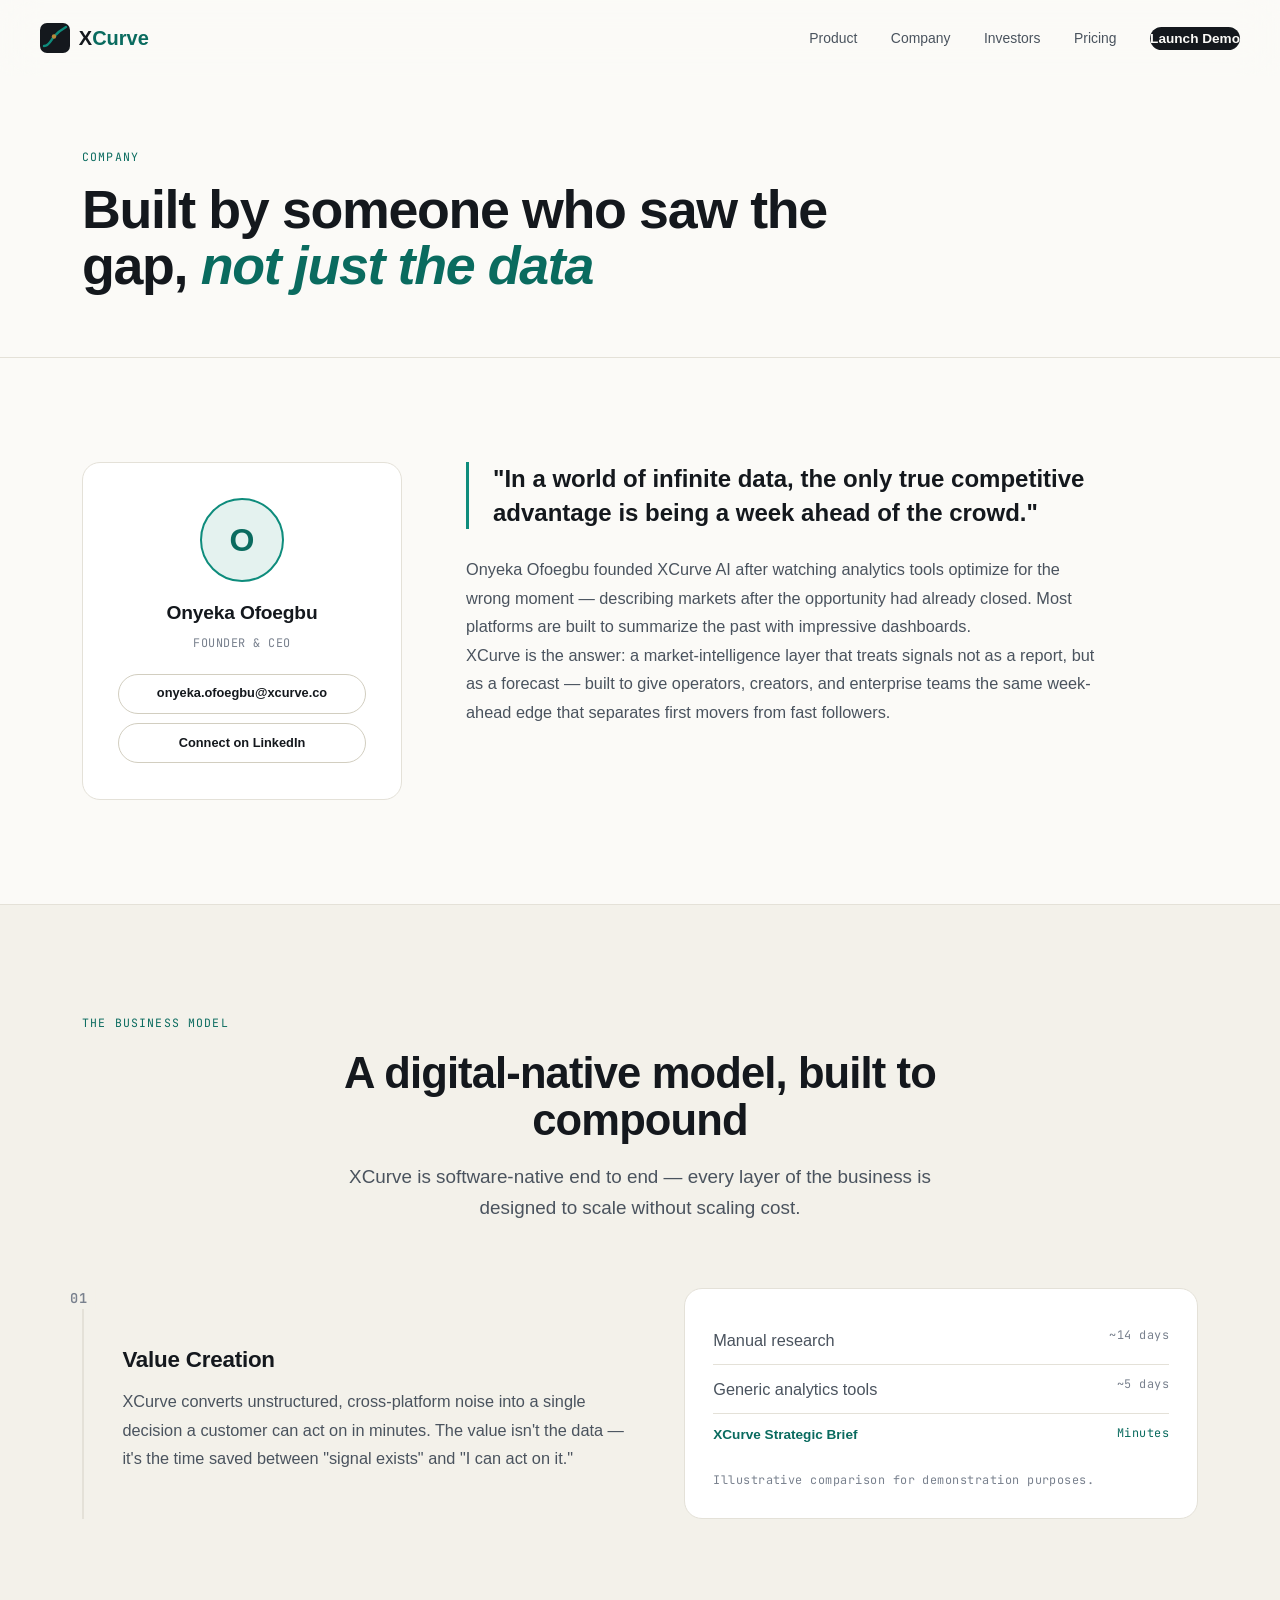
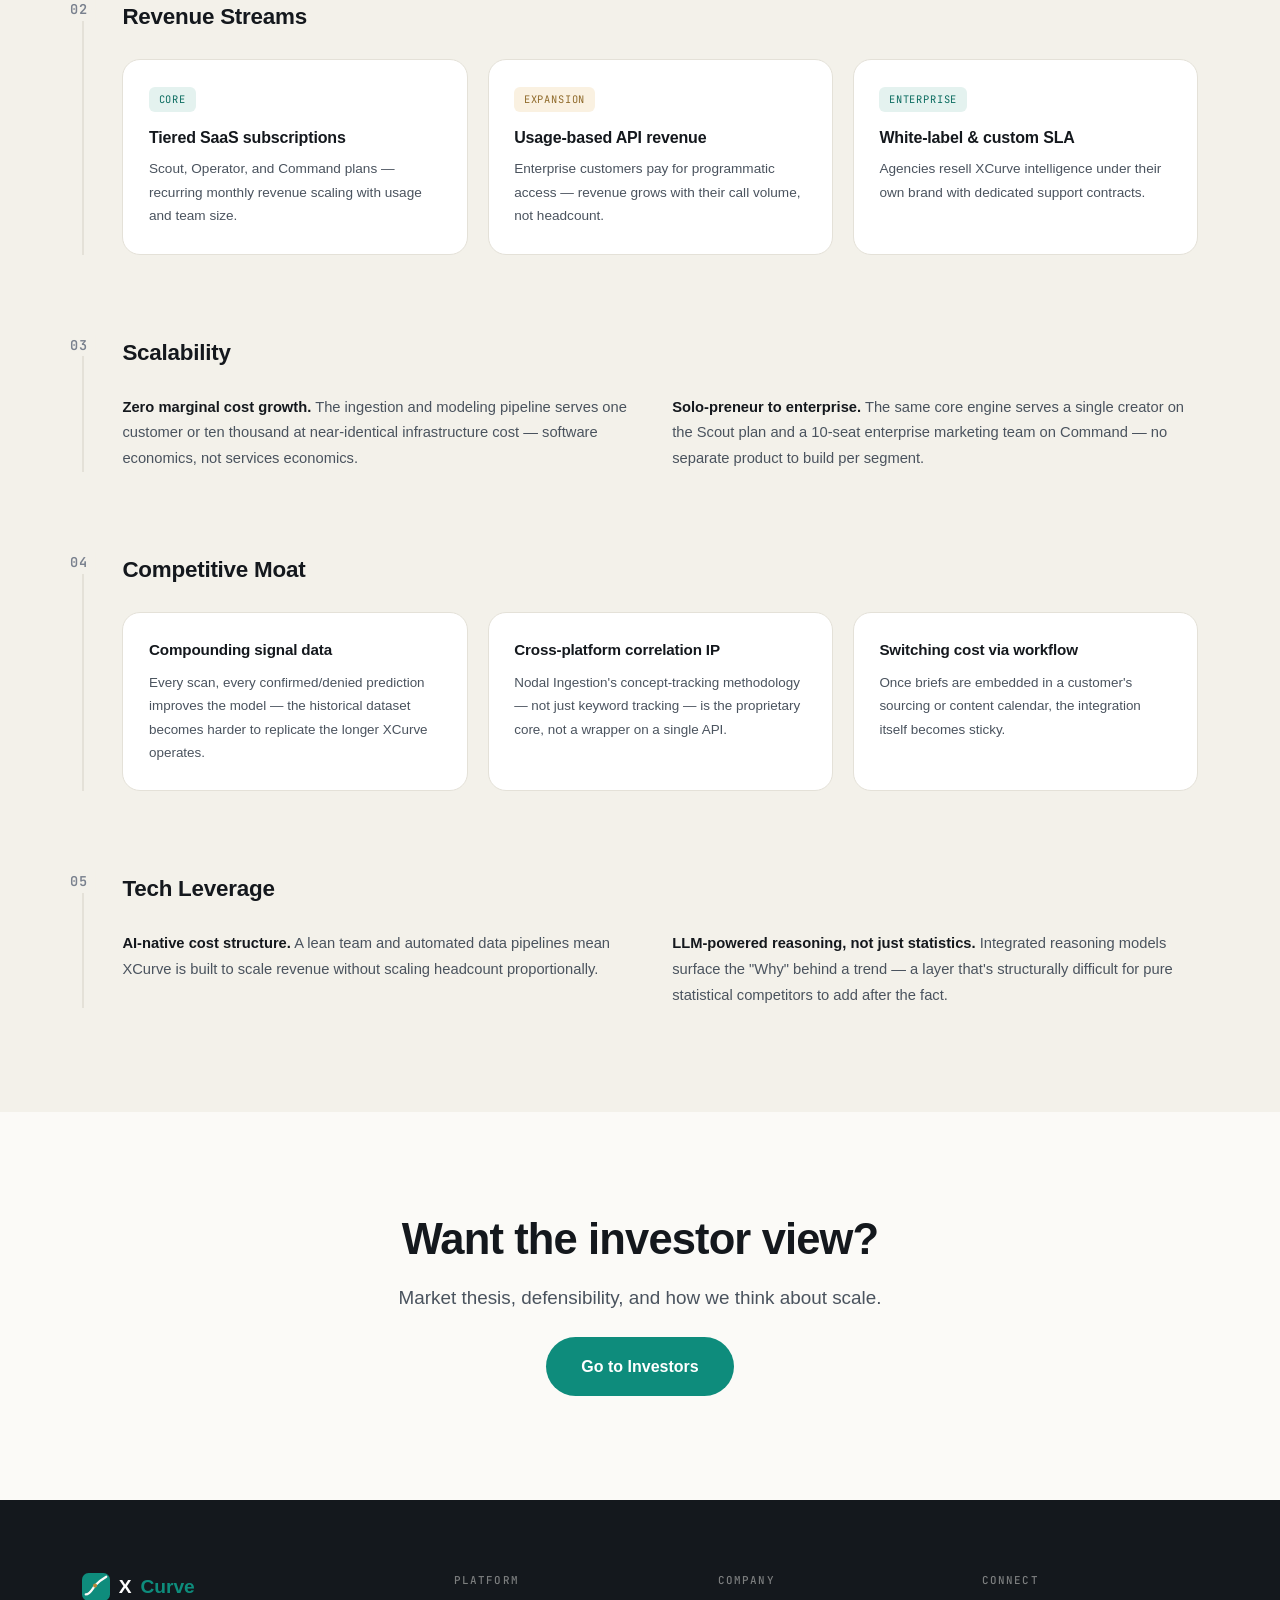
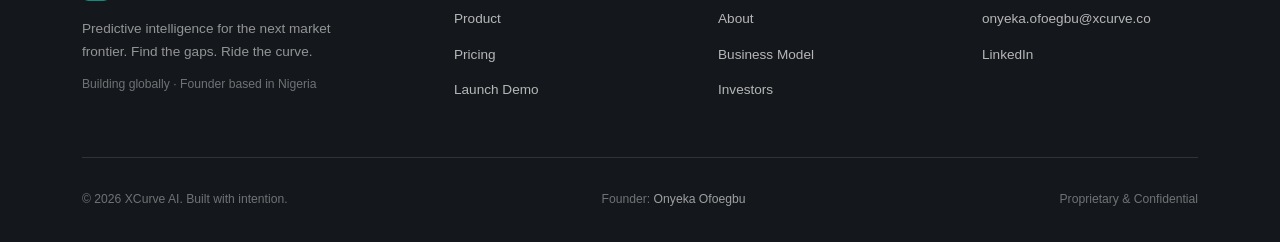
==== commit 0457afc7: "feat : update web" ====
--- a/company.html
+++ b/company.html
@@ -10,6 +10,8 @@
   <meta name="theme-color" content="#0E8C7C" />
   <link rel="icon" type="image/svg+xml"
     href="data:image/svg+xml,<svg xmlns='http://www.w3.org/2000/svg' viewBox='0 0 32 32'><rect width='32' height='32' rx='7' fill='%23FBFAF7'/><path d='M4 24C10 24 12 18 16 14 20 10 22 9 28 5' fill='none' stroke='%230E8C7C' stroke-width='3' stroke-linecap='round'/><circle cx='16' cy='14' r='2.5' fill='%23B8893B'/></svg>" />
+  <link rel="preconnect" href="https://api.fontshare.com" crossorigin />
+  <link rel="preconnect" href="https://fonts.googleapis.com" crossorigin />
   <link rel="stylesheet" href="./xcurve.css" />
 </head>
 
@@ -87,47 +89,49 @@
         layer of the business is designed to scale without scaling cost.</p>
 
       <!-- value creation -->
-      <div class="g-2" style="gap:3rem; align-items:center; margin-bottom:5rem;">
-        <div>
-          <span class="fine">01</span>
-          <h3 class="h-sub" style="margin-top:.5rem;">Value Creation</h3>
-          <p class="body-text">XCurve converts unstructured, cross-platform noise into a single decision a customer can
-            act on in minutes. The value isn't the data — it's the time saved between "signal exists" and "I can act on
-            it."</p>
-        </div>
-        <div class="card reveal" style="padding:1.75rem;">
-          <div
-            style="display:flex; justify-content:space-between; font-size:.85rem; padding:.6rem 0; border-bottom:1px solid var(--line);">
-            <span class="body-text" style="margin:0;">Manual research</span><span class="fine">~14 days</span></div>
-          <div
-            style="display:flex; justify-content:space-between; font-size:.85rem; padding:.6rem 0; border-bottom:1px solid var(--line);">
-            <span class="body-text" style="margin:0;">Generic analytics tools</span><span class="fine">~5 days</span>
-          </div>
-          <div style="display:flex; justify-content:space-between; font-size:.85rem; padding:.6rem 0;"><span
-              style="color:var(--teal-deep); font-weight:600;">XCurve Strategic Brief</span><span class="fine"
-              style="color:var(--teal-deep);">Minutes</span></div>
-          <p class="fine" style="margin-top:1rem;">Illustrative comparison for demonstration purposes.</p>
+      <div class="model-row reveal">
+        <div class="g-2" style="gap:3rem; align-items:center; margin-bottom:5rem;">
+          <div>
+            <span class="fine model-num">01</span>
+            <h3 class="h-sub" style="margin-top:.5rem;">Value Creation</h3>
+            <p class="body-text">XCurve converts unstructured, cross-platform noise into a single decision a customer
+              can act on in minutes. The value isn't the data — it's the time saved between "signal exists" and "I can
+              act on it."</p>
+          </div>
+          <div class="card" style="padding:1.75rem;">
+            <div
+              style="display:flex; justify-content:space-between; font-size:.85rem; padding:.6rem 0; border-bottom:1px solid var(--line);">
+              <span class="body-text" style="margin:0;">Manual research</span><span class="fine">~14 days</span></div>
+            <div
+              style="display:flex; justify-content:space-between; font-size:.85rem; padding:.6rem 0; border-bottom:1px solid var(--line);">
+              <span class="body-text" style="margin:0;">Generic analytics tools</span><span class="fine">~5 days</span>
+            </div>
+            <div style="display:flex; justify-content:space-between; font-size:.85rem; padding:.6rem 0;"><span
+                style="color:var(--teal-deep); font-weight:600;">XCurve Strategic Brief</span><span class="fine"
+                style="color:var(--teal-deep);">Minutes</span></div>
+            <p class="fine" style="margin-top:1rem;">Illustrative comparison for demonstration purposes.</p>
+          </div>
         </div>
       </div>
 
       <!-- revenue streams -->
-      <div style="margin-bottom:5rem;">
-        <span class="fine">02</span>
+      <div class="model-row reveal" style="margin-bottom:5rem;">
+        <span class="fine model-num">02</span>
         <h3 class="h-sub" style="margin-top:.5rem; margin-bottom:1.5rem;">Revenue Streams</h3>
         <div class="g-3" style="gap:1.25rem;">
-          <div class="card reveal" style="padding:1.6rem;">
+          <div class="card" style="padding:1.6rem;">
             <span class="tag">Core</span>
             <h4 style="font-size:1rem; margin:.8rem 0 .4rem;">Tiered SaaS subscriptions</h4>
             <p class="body-text" style="font-size:.85rem;">Scout, Operator, and Command plans — recurring monthly
               revenue scaling with usage and team size.</p>
           </div>
-          <div class="card reveal" style="padding:1.6rem;">
+          <div class="card" style="padding:1.6rem;">
             <span class="tag tag--gold">Expansion</span>
             <h4 style="font-size:1rem; margin:.8rem 0 .4rem;">Usage-based API revenue</h4>
             <p class="body-text" style="font-size:.85rem;">Enterprise customers pay for programmatic access — revenue
               grows with their call volume, not headcount.</p>
           </div>
-          <div class="card reveal" style="padding:1.6rem;">
+          <div class="card" style="padding:1.6rem;">
             <span class="tag">Enterprise</span>
             <h4 style="font-size:1rem; margin:.8rem 0 .4rem;">White-label & custom SLA</h4>
             <p class="body-text" style="font-size:.85rem;">Agencies resell XCurve intelligence under their own brand
@@ -137,16 +141,16 @@
       </div>
 
       <!-- scalability -->
-      <div style="margin-bottom:5rem;">
-        <span class="fine">03</span>
+      <div class="model-row reveal" style="margin-bottom:5rem;">
+        <span class="fine model-num">03</span>
         <h3 class="h-sub" style="margin-top:.5rem; margin-bottom:1.5rem;">Scalability</h3>
         <div class="g-2" style="gap:1.5rem;">
-          <div class="reveal body-text" style="font-size:.92rem;">
+          <div class="body-text" style="font-size:.92rem;">
             <strong style="color:var(--ink);">Zero marginal cost growth.</strong> The ingestion and modeling pipeline
             serves one customer or ten thousand at near-identical infrastructure cost — software economics, not services
             economics.
           </div>
-          <div class="reveal body-text" style="font-size:.92rem;">
+          <div class="body-text" style="font-size:.92rem;">
             <strong style="color:var(--ink);">Solo-preneur to enterprise.</strong> The same core engine serves a single
             creator on the Scout plan and a 10-seat enterprise marketing team on Command — no separate product to build
             per segment.
@@ -155,21 +159,21 @@
       </div>
 
       <!-- competitive moat -->
-      <div style="margin-bottom:5rem;">
-        <span class="fine">04</span>
+      <div class="model-row reveal" style="margin-bottom:5rem;">
+        <span class="fine model-num">04</span>
         <h3 class="h-sub" style="margin-top:.5rem; margin-bottom:1.5rem;">Competitive Moat</h3>
         <div class="g-3" style="gap:1.25rem;">
-          <div class="card reveal" style="padding:1.6rem;">
+          <div class="card" style="padding:1.6rem;">
             <h4 style="font-size:.95rem; margin-bottom:.5rem;">Compounding signal data</h4>
             <p class="body-text" style="font-size:.84rem;">Every scan, every confirmed/denied prediction improves the
               model — the historical dataset becomes harder to replicate the longer XCurve operates.</p>
           </div>
-          <div class="card reveal" style="padding:1.6rem;">
+          <div class="card" style="padding:1.6rem;">
             <h4 style="font-size:.95rem; margin-bottom:.5rem;">Cross-platform correlation IP</h4>
             <p class="body-text" style="font-size:.84rem;">Nodal Ingestion's concept-tracking methodology — not just
               keyword tracking — is the proprietary core, not a wrapper on a single API.</p>
           </div>
-          <div class="card reveal" style="padding:1.6rem;">
+          <div class="card" style="padding:1.6rem;">
             <h4 style="font-size:.95rem; margin-bottom:.5rem;">Switching cost via workflow</h4>
             <p class="body-text" style="font-size:.84rem;">Once briefs are embedded in a customer's sourcing or content
               calendar, the integration itself becomes sticky.</p>
@@ -178,15 +182,15 @@
       </div>
 
       <!-- tech leverage -->
-      <div>
-        <span class="fine">05</span>
+      <div class="model-row reveal">
+        <span class="fine model-num">05</span>
         <h3 class="h-sub" style="margin-top:.5rem; margin-bottom:1.5rem;">Tech Leverage</h3>
         <div class="g-2" style="gap:1.5rem;">
-          <div class="reveal body-text" style="font-size:.92rem;">
+          <div class="body-text" style="font-size:.92rem;">
             <strong style="color:var(--ink);">AI-native cost structure.</strong> A lean team and automated data
             pipelines mean XCurve is built to scale revenue without scaling headcount proportionally.
           </div>
-          <div class="reveal body-text" style="font-size:.92rem;">
+          <div class="body-text" style="font-size:.92rem;">
             <strong style="color:var(--ink);">LLM-powered reasoning, not just statistics.</strong> Integrated reasoning
             models surface the "Why" behind a trend — a layer that's structurally difficult for pure statistical
             competitors to add after the fact.
@@ -257,7 +261,7 @@
     </div>
   </footer>
 
-  <script src="js/shared.js"></script>
+  <script src="./js/shared.js"></script>
 </body>
 
 </html>
--- a/xcurve.css
+++ b/xcurve.css
@@ -1,9 +1,11 @@
 /* ================================================================
-   XCurve AI — Design System
+   XCurve AI — Design System v2
    Editorial Instrument · warm paper, ink, teal + gold signal
+   Typography: Clash Display (headlines) · Satoshi (body) · JetBrains Mono (data)
    ================================================================ */
 
-@import url('https://fonts.googleapis.com/css2?family=Fraunces:opsz,wght@9..144,400;9..144,500;9..144,600;9..144,700;9..144,800&family=Inter:wght@400;500;600;700&family=JetBrains+Mono:wght@400;500&display=swap');
+@import url('https://api.fontshare.com/v2/css?f[]=clash-display@400,500,600,700&f[]=satoshi@400,500,600,700,900&display=swap');
+@import url('https://fonts.googleapis.com/css2?family=JetBrains+Mono:wght@400;500;600&display=swap');
 
 :root {
   /* surfaces */
@@ -12,7 +14,7 @@
   --card:       #FFFFFF;
   --ink:        #14181D;
   --ink-soft:   #4A535E;
-  --ink-faint:  #8A92A0;
+  --ink-faint:  #79818E;
   --line:       #E4E1D8;
   --line-strong:#D2CEC0;
 
@@ -30,16 +32,25 @@
   --red-tint:   #FBEDEA;
 
   /* type */
-  --f-display: 'Fraunces', serif;
-  --f-body:    'Inter', sans-serif;
+  --f-display: 'Clash Display', 'Satoshi', -apple-system, 'Segoe UI', sans-serif;
+  --f-body:    'Satoshi', -apple-system, 'Segoe UI', Helvetica, Arial, sans-serif;
   --f-mono:    'JetBrains Mono', monospace;
 
   /* radii */
-  --r1: 4px; --r2: 10px; --r3: 16px; --r4: 24px; --r-pill: 100px;
-
-  /* motion */
-  --ease: cubic-bezier(.4,0,.2,1);
-  --t1: .15s; --t2: .3s; --t3: .55s;
+  --r1: 6px; --r2: 12px; --r3: 18px; --r4: 26px; --r-pill: 100px;
+
+  /* motion — distinct eases for distinct purposes */
+  --ease:       cubic-bezier(.4,0,.2,1);
+  --ease-out:   cubic-bezier(.16,1,.3,1);
+  --ease-spring:cubic-bezier(.34,1.56,.64,1);
+  --t1: .18s; --t2: .32s; --t3: .6s; --t4: .9s;
+
+  /* shadows — soft, warm-tinted, premium */
+  --shadow-sm: 0 2px 8px rgba(20,24,29,.04);
+  --shadow-md: 0 12px 32px rgba(20,24,29,.07);
+  --shadow-lg: 0 24px 64px rgba(20,24,29,.10);
+  --shadow-teal: 0 14px 36px rgba(14,140,124,.18);
+  --shadow-gold: 0 14px 36px rgba(184,137,59,.18);
 
   --max-w: 1180px;
   --nav-h: 76px;
@@ -54,16 +65,19 @@
   line-height: 1.6;
   overflow-x: hidden;
   -webkit-font-smoothing: antialiased;
-}
-::selection { background: var(--teal); color: var(--paper); }
+  -moz-osx-font-smoothing: grayscale;
+}
+::selection { background: var(--teal); color: #fff; }
 a { color: inherit; text-decoration: none; }
 img { display: block; max-width: 100%; }
 button { cursor: pointer; border: 0; background: none; font-family: inherit; color: inherit; }
 ul { list-style: none; }
+svg { display: block; }
 
 :focus-visible {
   outline: 2px solid var(--teal);
   outline-offset: 3px;
+  border-radius: 2px;
 }
 
 /* ── Layout helpers ─────────────────────────────────────────── */
@@ -93,14 +107,16 @@
 
 .h-display {
   font-size: clamp(2.6rem, 5vw, 4.6rem);
-  font-weight: 600; line-height: 1.04; letter-spacing: -.02em;
+  font-weight: 600; line-height: 1.03; letter-spacing: -.025em;
+  color: var(--ink);
 }
 .h-section {
   font-size: clamp(2rem, 3.4vw, 2.9rem);
-  font-weight: 600; line-height: 1.12; letter-spacing: -.015em;
+  font-weight: 600; line-height: 1.1; letter-spacing: -.02em;
   margin-bottom: 1.1rem;
-}
-.h-sub { font-family: var(--f-display); font-size: 1.4rem; font-weight: 600; margin-bottom: .6rem; }
+  color: var(--ink);
+}
+.h-sub { font-family: var(--f-display); font-size: 1.4rem; font-weight: 600; margin-bottom: .6rem; color: var(--ink); }
 
 .lede {
   font-size: 1.18rem; color: var(--ink-soft); line-height: 1.65;
@@ -113,31 +129,82 @@
 .txt-teal { color: var(--teal-deep); }
 .txt-gold { color: var(--gold-deep); }
 
-/* ── Reveal ─────────────────────────────────────────────────── */
-.reveal { opacity: 0; transform: translateY(18px); transition: opacity var(--t3) var(--ease), transform var(--t3) var(--ease); }
-.reveal.in { opacity: 1; transform: none; }
+/* ── Reveal — CSS-first, JS-enhanced ────────────────────────────
+   Content is visible by default (.reveal alone = fully visible).
+   Only once JS confirms it's running does it arm the animation
+   via the .js-armed class on <html>, so a JS failure, slow
+   connection, or blocked script can NEVER hide content.        */
+.reveal { opacity: 1; transform: none; }
+.js-armed .reveal {
+  opacity: 0; transform: translateY(22px);
+  transition: opacity var(--t3) var(--ease-out), transform var(--t3) var(--ease-out);
+}
+.js-armed .reveal.in { opacity: 1; transform: none; }
+
+@media (prefers-reduced-motion: reduce) {
+  .js-armed .reveal { opacity: 1; transform: none; transition: none; }
+  html { scroll-behavior: auto; }
+}
+
+/* ── Hero entrance choreography (CSS-only, always plays) ──────
+   Distinct from .reveal: this is a one-time page-load sequence,
+   not scroll-triggered, so it doesn't depend on JS at all.      */
+@keyframes hero-item-in {
+  from { opacity: 0; transform: translateY(16px); }
+  to   { opacity: 1; transform: none; }
+}
+.hero-enter__item {
+  opacity: 0;
+  animation: hero-item-in .8s var(--ease-out) forwards;
+  animation-delay: var(--d, 0s);
+}
+@media (prefers-reduced-motion: reduce) {
+  .hero-enter__item { opacity: 1; animation: none; }
+}
+
+@keyframes dot-pulse {
+  0%   { box-shadow: 0 0 0 0 rgba(14,140,124,.5); }
+  70%  { box-shadow: 0 0 0 8px rgba(14,140,124,0); }
+  100% { box-shadow: 0 0 0 0 rgba(14,140,124,0); }
+}
+.pulse-dot { animation: dot-pulse 2.4s var(--ease) infinite; }
+
+@keyframes svg-dot-pulse {
+  0%, 100% { opacity: 1; r: 4.5; }
+  50%      { opacity: .55; r: 6; }
+}
+.pulse-dot-svg { animation: svg-dot-pulse 2.4s var(--ease) infinite; transform-origin: center; }
+@media (prefers-reduced-motion: reduce) {
+  .pulse-dot, .pulse-dot-svg { animation: none; }
+}
 
 /* ── Buttons ────────────────────────────────────────────────── */
 .btn {
   display: inline-flex; align-items: center; gap: .5rem;
   font-family: var(--f-body); font-size: .92rem; font-weight: 600;
   border-radius: var(--r-pill); padding: .85rem 1.7rem;
-  transition: transform var(--t2) var(--ease), box-shadow var(--t2), background var(--t2), border-color var(--t2), color var(--t2);
+  transition: transform var(--t2) var(--ease-spring),
+              box-shadow var(--t2) var(--ease),
+              background var(--t2) var(--ease),
+              border-color var(--t2) var(--ease),
+              color var(--t2) var(--ease);
   white-space: nowrap;
-}
-.btn:hover { transform: translateY(-1px); }
+  position: relative;
+}
+.btn:hover { transform: translateY(-2px); }
+.btn:active { transform: translateY(0) scale(.98); }
 
 .btn--primary { background: var(--ink); color: var(--paper); }
-.btn--primary:hover { background: var(--teal-deep); box-shadow: 0 8px 24px rgba(14,140,124,.25); }
+.btn--primary:hover { background: var(--teal-deep); box-shadow: var(--shadow-teal); }
 
 .btn--teal { background: var(--teal); color: #fff; }
-.btn--teal:hover { background: var(--teal-deep); box-shadow: 0 8px 24px rgba(14,140,124,.3); }
+.btn--teal:hover { background: var(--teal-deep); box-shadow: var(--shadow-teal); }
 
 .btn--ghost { background: transparent; color: var(--ink); border: 1.5px solid var(--line-strong); }
-.btn--ghost:hover { border-color: var(--teal); color: var(--teal-deep); }
+.btn--ghost:hover { border-color: var(--teal); color: var(--teal-deep); background: var(--teal-tint); }
 
 .btn--gold { background: var(--gold); color: #fff; }
-.btn--gold:hover { background: var(--gold-deep); box-shadow: 0 8px 24px rgba(184,137,59,.3); }
+.btn--gold:hover { background: var(--gold-deep); box-shadow: var(--shadow-gold); }
 
 .btn--lg { padding: 1.05rem 2.2rem; font-size: 1rem; }
 
@@ -148,36 +215,44 @@
   display: flex; align-items: center; justify-content: space-between;
   padding: 0 2.5rem;
   z-index: 1000;
-  background: rgba(251,250,247,.85);
-  backdrop-filter: blur(16px) saturate(140%);
+  background: rgba(251,250,247,.82);
+  backdrop-filter: blur(18px) saturate(150%);
+  -webkit-backdrop-filter: blur(18px) saturate(150%);
   border-bottom: 1px solid transparent;
-  transition: border-color var(--t2), box-shadow var(--t2);
-}
-#nav.nav--scrolled { border-color: var(--line); box-shadow: 0 1px 0 rgba(20,24,29,.02); }
-
-.nav__logo { display: flex; align-items: center; gap: .55rem; font-family: var(--f-display); font-weight: 700; font-size: 1.2rem; }
+  transition: border-color var(--t2) var(--ease), box-shadow var(--t2) var(--ease), background var(--t2) var(--ease);
+}
+#nav.nav--scrolled { border-color: var(--line); box-shadow: var(--shadow-sm); }
+
+.nav__logo { display: flex; align-items: center; gap: .55rem; font-family: var(--f-display); font-weight: 600; font-size: 1.25rem; transition: opacity var(--t2); }
+.nav__logo:hover { opacity: .75; }
 .nav__logo em { font-style: normal; color: var(--teal-deep); }
 
 .nav__links { display: flex; align-items: center; gap: 2.1rem; }
 .nav__links a {
   font-size: .87rem; font-weight: 500; color: var(--ink-soft);
-  transition: color var(--t2); position: relative;
+  transition: color var(--t2) var(--ease); position: relative;
+  padding: 4px 0;
 }
 .nav__links a:hover, .nav__links a.is-active { color: var(--ink); }
-.nav__links a.is-active::after {
-  content: ''; position: absolute; bottom: -20px; left: 0; right: 0; height: 2px; background: var(--teal);
-}
+.nav__links a::after {
+  content: ''; position: absolute; bottom: -22px; left: 0; right: 0; height: 2px;
+  background: var(--teal); border-radius: 2px;
+  transform: scaleX(0); transform-origin: left;
+  transition: transform var(--t2) var(--ease-out);
+}
+.nav__links a:hover::after, .nav__links a.is-active::after { transform: scaleX(1); }
+.nav__links a.nav__cta::after { display: none; }
 
 .nav__cta {
   background: var(--ink); color: var(--paper) !important;
   font-weight: 600 !important; font-size: .85rem !important;
-  padding: .58rem 1.3rem; border-radius: var(--r-pill);
-  transition: background var(--t2), transform var(--t2);
-}
-.nav__cta:hover { background: var(--teal-deep); transform: translateY(-1px); }
+  padding: .6rem 1.35rem; border-radius: var(--r-pill);
+  transition: background var(--t2) var(--ease), transform var(--t2) var(--ease-spring), box-shadow var(--t2) var(--ease);
+}
+.nav__cta:hover { background: var(--teal-deep); transform: translateY(-2px); box-shadow: var(--shadow-teal); }
 
 .nav__burger { display: none; flex-direction: column; gap: 5px; padding: 4px; }
-.nav__burger span { display: block; width: 22px; height: 1.5px; background: var(--ink); transition: transform var(--t2), opacity var(--t2); }
+.nav__burger span { display: block; width: 22px; height: 1.5px; background: var(--ink); transition: transform var(--t2) var(--ease), opacity var(--t2) var(--ease); }
 .nav__burger.open span:nth-child(1) { transform: translateY(6.5px) rotate(45deg); }
 .nav__burger.open span:nth-child(2) { opacity: 0; }
 .nav__burger.open span:nth-child(3) { transform: translateY(-6.5px) rotate(-45deg); }
@@ -187,9 +262,9 @@
   background: var(--card);
   border: 1px solid var(--line);
   border-radius: var(--r3);
-  transition: border-color var(--t2), box-shadow var(--t2), transform var(--t2);
-}
-.card:hover { border-color: var(--line-strong); box-shadow: 0 20px 48px rgba(20,24,29,.06); transform: translateY(-3px); }
+  transition: border-color var(--t2) var(--ease), box-shadow var(--t3) var(--ease-out), transform var(--t3) var(--ease-out);
+}
+.card:hover { border-color: var(--line-strong); box-shadow: var(--shadow-md); transform: translateY(-4px); }
 
 .tag {
   display: inline-flex; align-items: center; gap: .4rem;
@@ -203,23 +278,37 @@
 .curve-divider { display: block; width: 100%; height: auto; }
 .curve-divider path { vector-effect: non-scaling-stroke; }
 
+@keyframes curve-draw {
+  from { stroke-dashoffset: var(--dash-len, 1000); }
+  to   { stroke-dashoffset: 0; }
+}
+.curve-animated path {
+  stroke-dasharray: var(--dash-len, 1000);
+  stroke-dashoffset: var(--dash-len, 1000);
+  animation: curve-draw 2.4s var(--ease-out) .3s forwards;
+}
+@media (prefers-reduced-motion: reduce) {
+  .curve-animated path { animation: none; stroke-dashoffset: 0; }
+}
+
 /* ── Footer ─────────────────────────────────────────────────── */
 footer { background: var(--ink); color: rgba(251,250,247,.75); padding: 4.5rem 0 2rem; }
 .footer-grid { display: grid; grid-template-columns: 1.5fr 1fr 1fr 1fr; gap: 3rem; margin-bottom: 3.5rem; }
-.footer-brand { display: flex; align-items: center; gap: .55rem; font-family: var(--f-display); font-weight: 700; font-size: 1.15rem; color: #fff; margin-bottom: .9rem; }
+.footer-brand { display: flex; align-items: center; gap: .55rem; font-family: var(--f-display); font-weight: 600; font-size: 1.2rem; color: #fff; margin-bottom: .9rem; transition: opacity var(--t2); }
+.footer-brand:hover { opacity: .8; }
 .footer-brand em { font-style: normal; color: var(--teal); }
 .footer-desc { font-size: .85rem; line-height: 1.7; max-width: 260px; color: rgba(251,250,247,.55); }
 .footer-locale { font-size: .76rem; margin-top: .7rem; color: rgba(251,250,247,.4); }
 .footer-col h4 { font-family: var(--f-mono); font-size: .68rem; font-weight: 500; letter-spacing: .1em; text-transform: uppercase; color: rgba(251,250,247,.45); margin-bottom: 1rem; }
 .footer-col ul { display: flex; flex-direction: column; gap: .6rem; }
-.footer-col a { font-size: .85rem; color: rgba(251,250,247,.7); transition: color var(--t2); }
+.footer-col a { font-size: .85rem; color: rgba(251,250,247,.7); transition: color var(--t2) var(--ease); }
 .footer-col a:hover { color: var(--teal); }
 .footer-bottom {
   display: flex; align-items: center; justify-content: space-between; flex-wrap: wrap; gap: 1rem;
   padding-top: 2rem; border-top: 1px solid rgba(251,250,247,.12);
   font-size: .76rem; color: rgba(251,250,247,.4);
 }
-.footer-bottom a { color: rgba(251,250,247,.6); }
+.footer-bottom a { color: rgba(251,250,247,.6); transition: color var(--t2) var(--ease); }
 .footer-bottom a:hover { color: var(--teal); }
 
 /* ── Page hero (sub-pages, not full home hero) ─────────────── */
@@ -228,7 +317,7 @@
 
 /* ── Stat blocks ────────────────────────────────────────────── */
 .stat-block { display: flex; flex-direction: column; gap: .2rem; }
-.stat-block .val { font-family: var(--f-display); font-size: 2.6rem; font-weight: 700; color: var(--ink); letter-spacing: -.02em; }
+.stat-block .val { font-family: var(--f-display); font-size: 2.6rem; font-weight: 600; color: var(--ink); letter-spacing: -.02em; }
 .stat-block .lbl { font-size: .78rem; color: var(--ink-faint); letter-spacing: .03em; }
 .stat-block .note { font-family: var(--f-mono); font-size: .65rem; color: var(--ink-faint); margin-top: .15rem; }
 
@@ -241,9 +330,21 @@
 }
 
 /* ── Form states (waitlist) ─────────────────────────────────── */
-#waitlist-email.input--error { border-color: var(--red) !important; box-shadow: 0 0 0 3px var(--red-tint); }
-.waitlist-success { opacity: 0; transition: opacity var(--t3) var(--ease); }
-.waitlist-success.show { opacity: 1; }
+.field {
+  background: var(--card); border: 1.5px solid var(--line-strong); border-radius: var(--r-pill);
+  padding: .95rem 1.4rem; font-family: var(--f-body); font-size: .95rem; color: var(--ink);
+  outline: none; transition: border-color var(--t2) var(--ease), box-shadow var(--t2) var(--ease);
+  width: 100%;
+}
+.field:focus { border-color: var(--teal); box-shadow: 0 0 0 4px var(--teal-tint); }
+.field.input--error { border-color: var(--red) !important; box-shadow: 0 0 0 4px var(--red-tint) !important; animation: shake .4s var(--ease); }
+@keyframes shake {
+  0%, 100% { transform: translateX(0); }
+  20%, 60% { transform: translateX(-5px); }
+  40%, 80% { transform: translateX(5px); }
+}
+.waitlist-success { opacity: 0; transform: translateY(8px); transition: opacity var(--t3) var(--ease-out), transform var(--t3) var(--ease-out); }
+.waitlist-success.show { opacity: 1; transform: none; }
 
 /* ── Responsive grid utilities ──────────────────────────────── */
 .g-2   { display: grid; grid-template-columns: 1fr 1fr; }
@@ -253,23 +354,118 @@
 .g-2-uneven-r  { display: grid; grid-template-columns: .8fr 1.2fr; }
 .g-founder     { display: grid; grid-template-columns: 320px 1fr; }
 
-@media (max-width: 1024px) {
-  .g-3, .g-4 { grid-template-columns: repeat(2, 1fr); }
-}
-@media (max-width: 768px) {
-  .g-2, .g-3, .g-4, .g-2-uneven, .g-2-uneven-r, .g-founder, .tab-panel { grid-template-columns: 1fr !important; }
-}
-
 /* ── Tables ─────────────────────────────────────────────────── */
 .xc-table { width: 100%; border-collapse: collapse; }
 .xc-table th, .xc-table td { text-align: left; padding: .9rem 1rem; border-bottom: 1px solid var(--line); font-size: .88rem; }
 .xc-table th { font-family: var(--f-mono); font-size: .68rem; letter-spacing: .06em; text-transform: uppercase; color: var(--ink-faint); font-weight: 500; }
 .xc-table td { color: var(--ink-soft); }
 
+/* ── Featured pricing card: ambient glow + lift ────────────── */
+.price-featured {
+  box-shadow: 0 0 0 1px var(--teal-line), var(--shadow-md);
+  animation: price-glow 4s var(--ease) infinite;
+}
+.price-featured:hover { transform: translateY(-6px); box-shadow: 0 0 0 1px var(--teal-line), var(--shadow-lg); }
+@keyframes price-glow {
+  0%, 100% { box-shadow: 0 0 0 1px var(--teal-line), var(--shadow-md); }
+  50%      { box-shadow: 0 0 0 1px var(--teal-line), 0 16px 40px rgba(14,140,124,.12); }
+}
+@media (prefers-reduced-motion: reduce) {
+  .price-featured { animation: none; }
+}
+
+/* ── Thesis cards (Investors page): accent underline on hover ─ */
+.thesis-card { position: relative; overflow: hidden; }
+.thesis-card::before {
+  content: ''; position: absolute; top: 0; left: 0; right: 0; height: 3px;
+  background: linear-gradient(90deg, var(--teal), var(--gold));
+  transform: scaleX(0); transform-origin: left;
+  transition: transform var(--t3) var(--ease-out);
+}
+.thesis-card:hover::before { transform: scaleX(1); }
+.thesis-card .val { transition: color var(--t2) var(--ease); }
+.thesis-card:hover .val { color: var(--teal-deep); }
+
+/* ── Model row (Company business-model ledger sequence) ───────
+   A numbered, left-bordered row that reads like ledger entries —
+   distinct editorial signature for the business-model breakdown. */
+.model-row { position: relative; padding-left: 2.4rem; border-left: 2px solid var(--line); transition: border-color var(--t3) var(--ease); }
+.model-row:hover { border-color: var(--teal-line); }
+.model-num {
+  position: absolute; left: -1px; top: 0;
+  transform: translateX(-50%);
+  background: var(--paper-dim); padding: 0 .5rem 0 0;
+  font-size: .85rem; font-weight: 600; color: var(--ink-faint);
+  transition: color var(--t3) var(--ease);
+}
+.model-row:hover .model-num { color: var(--teal-deep); }
+
+/* ── Matrix bubbles: stagger pop-in + live hover feel ──────── */
+.matrix-bubble { opacity: 1; transform-origin: center; transition: transform .25s var(--ease-spring); }
+.matrix-bubble:hover { transform: scale(1.25); cursor: pointer; }
+.js-armed .matrix-bubble { opacity: 0; transform: scale(0); }
+.js-armed .reveal.in .matrix-bubble {
+  opacity: 1; transform: scale(1);
+  transition: opacity .45s var(--ease-spring), transform .45s var(--ease-spring);
+  transition-delay: calc(var(--n, 0) * .1s + .3s);
+}
+.js-armed .reveal.in .matrix-bubble:hover { transform: scale(1.25); transition-delay: 0s; }
+
+/* ── Diagram node staggered entrance (signal flow, etc.) ───────
+   Default fully visible (opacity:1) for no-JS safety; once a
+   parent .reveal gets .in, nodes fade/scale in with a stagger. */
+.diagram-node { opacity: 1; transform-origin: center; }
+.js-armed .diagram-node { opacity: 0; transform: scale(.92); }
+.js-armed .reveal.in .diagram-node {
+  opacity: 1; transform: none;
+  transition: opacity .5s var(--ease-out), transform .5s var(--ease-out);
+  transition-delay: calc(var(--n, 0) * .15s + .2s);
+}
+
+/* ── Score fill bar (Curve-Fidelity gauge) ─────────────────────
+   Defaults to full width so it's never broken without JS;
+   JS narrows it to the real value and animates the fill in.    */
+.score-fill { width: 87%; transition: width 1.1s var(--ease-out); }
+.js-armed .score-fill { width: 0; }
+.js-armed .reveal.in .score-fill { width: 87%; }
+
+/* ── Image frames (hover zoom, premium photography treatment) ─ */
+.img-frame { position: relative; }
+.img-frame img { transition: transform var(--t4) var(--ease-out); }
+.img-frame:hover img { transform: scale(1.045); }
+
+/* ── Step cards (How It Works / numbered sequences) ─────────── */
+.step-card { transition: transform var(--t3) var(--ease-out); cursor: default; }
+.step-card:hover { transform: translateY(-5px); }
+.step-card:hover .h-sub { color: var(--teal-deep); transition: color var(--t2) var(--ease); }
+
+/* ── Hover micro-interactions for inline link arrows ───────── */
+.link-arrow { display: inline-flex; align-items: center; gap: .4rem; transition: gap var(--t2) var(--ease); }
+.link-arrow:hover { gap: .65rem; }
+
+/* ── FAQ accordion shared visual ───────────────────────────── */
+.faq-item { transition: border-color var(--t2) var(--ease); }
+.faq-item:hover { border-color: var(--line-strong); }
+.faq-chevron { transition: transform var(--t2) var(--ease-out); display: inline-block; }
+.faq-item.open .faq-chevron { transform: rotate(45deg); color: var(--teal-deep); }
+
 /* ── Responsive ─────────────────────────────────────────────── */
+@media (max-width: 1180px) {
+  .wrap { padding: 0 1.75rem; }
+}
+
 @media (max-width: 1024px) {
+  .g-3, .g-4 { grid-template-columns: repeat(2, 1fr); }
   .footer-grid { grid-template-columns: 1fr 1fr; }
-}
+  .section-pad { padding: 5.5rem 0; }
+  .h-display { font-size: clamp(2.3rem, 4.6vw, 3.6rem); }
+}
+
+@media (max-width: 860px) {
+  .g-2, .g-2-uneven, .g-2-uneven-r, .g-founder { grid-template-columns: 1fr !important; gap: 2rem !important; }
+  .g-founder > :first-child { max-width: 280px; }
+}
+
 @media (max-width: 768px) {
   .nav__links { display: none; }
   .nav__links.open {
@@ -280,9 +476,22 @@
     gap: 2rem; z-index: 999;
   }
   .nav__links.open a { font-size: 1.2rem; }
+  .nav__links a::after { display: none; }
   .nav__burger { display: flex; z-index: 1001; }
   #nav { padding: 0 1.25rem; }
   .wrap { padding: 0 1.25rem; }
   .section-pad { padding: 4rem 0; }
+  .section-pad-sm { padding: 3rem 0; }
   .footer-grid { grid-template-columns: 1fr; gap: 2.2rem; }
-}
+  .g-3, .g-4, .tab-panel { grid-template-columns: 1fr !important; gap: 1.5rem !important; }
+  .h-display { font-size: clamp(2.1rem, 9vw, 2.8rem); }
+  .h-section { font-size: clamp(1.7rem, 7vw, 2.2rem); }
+  .lede { font-size: 1.05rem; }
+  .btn--lg { padding: .9rem 1.8rem; font-size: .94rem; }
+}
+
+@media (max-width: 480px) {
+  .wrap { padding: 0 1.1rem; }
+  .section-pad { padding: 3.25rem 0; }
+  .card { border-radius: var(--r2); }
+}
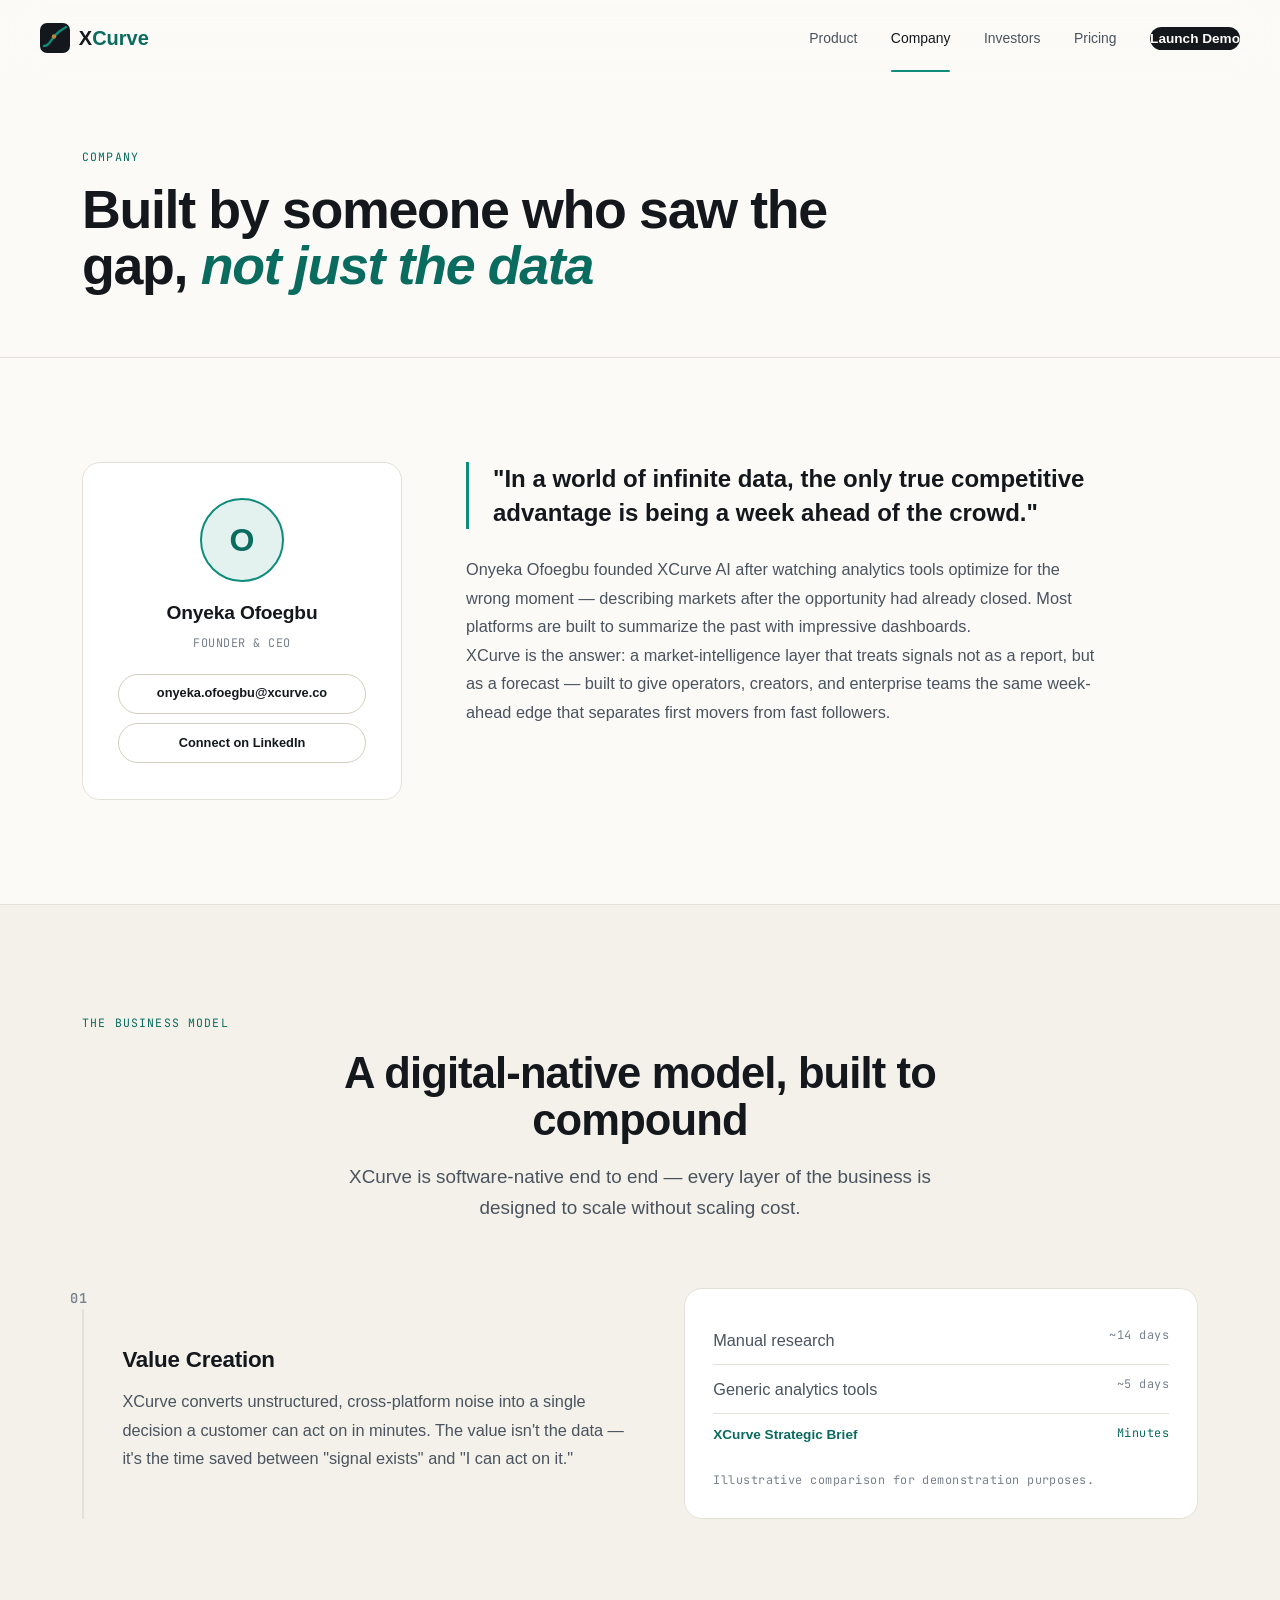
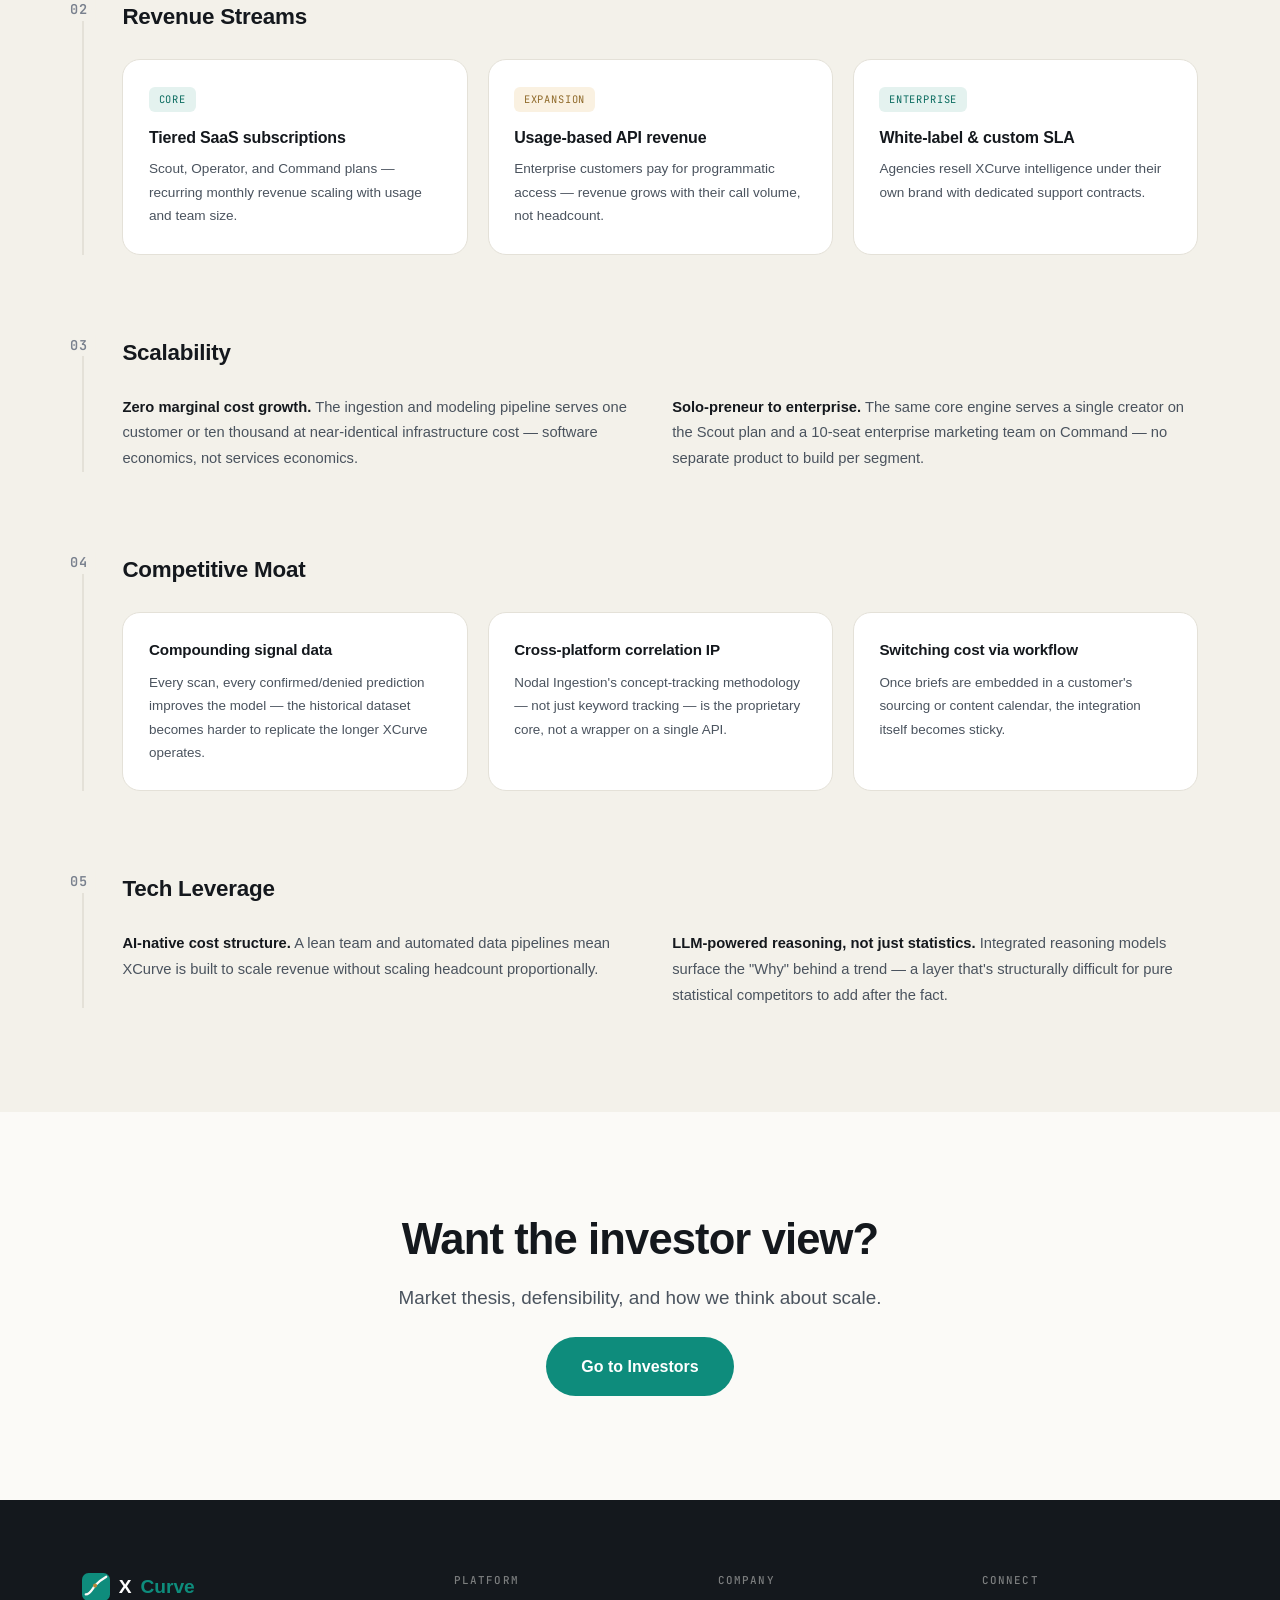
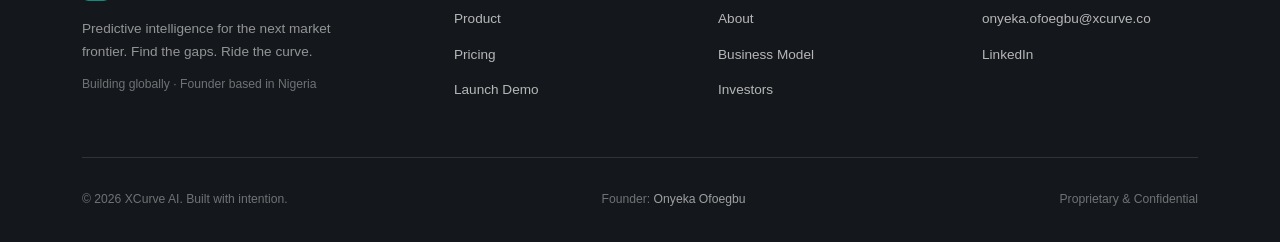
==== commit 06a390a1: "feat : update web" ====
--- a/company.html
+++ b/company.html
@@ -1,267 +1,191 @@
 <!DOCTYPE html>
 <html lang="en">
-
 <head>
-  <meta charset="UTF-8" />
-  <meta name="viewport" content="width=device-width, initial-scale=1.0" />
-  <title>Company — XCurve AI | Our Story & Business Model</title>
-  <meta name="description"
-    content="XCurve AI's founder story and digital-native business model: value creation, revenue streams, scalability, competitive moat, and tech leverage." />
-  <meta name="theme-color" content="#0E8C7C" />
-  <link rel="icon" type="image/svg+xml"
-    href="data:image/svg+xml,<svg xmlns='http://www.w3.org/2000/svg' viewBox='0 0 32 32'><rect width='32' height='32' rx='7' fill='%23FBFAF7'/><path d='M4 24C10 24 12 18 16 14 20 10 22 9 28 5' fill='none' stroke='%230E8C7C' stroke-width='3' stroke-linecap='round'/><circle cx='16' cy='14' r='2.5' fill='%23B8893B'/></svg>" />
-  <link rel="preconnect" href="https://api.fontshare.com" crossorigin />
-  <link rel="preconnect" href="https://fonts.googleapis.com" crossorigin />
-  <link rel="stylesheet" href="./xcurve.css" />
+<meta charset="UTF-8" />
+<meta name="viewport" content="width=device-width, initial-scale=1.0" />
+<title>Company — XCurve AI | Our Story & Business Model</title>
+<meta name="description" content="XCurve AI's founder story and digital-native business model: value creation, revenue streams, scalability, competitive moat, and tech leverage." />
+<meta name="theme-color" content="#0E8C7C" />
+<link rel="icon" type="image/svg+xml" href="data:image/svg+xml,<svg xmlns='http://www.w3.org/2000/svg' viewBox='0 0 32 32'><rect width='32' height='32' rx='7' fill='%23FBFAF7'/><path d='M4 24C10 24 12 18 16 14 20 10 22 9 28 5' fill='none' stroke='%230E8C7C' stroke-width='3' stroke-linecap='round'/><circle cx='16' cy='14' r='2.5' fill='%23B8893B'/></svg>" />
+<link rel="preconnect" href="https://api.fontshare.com" crossorigin />
+<link rel="preconnect" href="https://fonts.googleapis.com" crossorigin />
+<link rel="stylesheet" href="./xcurve.css" />
 </head>
-
 <body>
 
-  <nav id="nav">
-    <a href="index.html" class="nav__logo">
-      <svg width="30" height="30" viewBox="0 0 30 30" fill="none">
-        <rect width="30" height="30" rx="7" fill="#14181D" />
-        <path d="M4 23C9 23 11 17 14 13.5 17 10 19 8 26 4" stroke="#0E8C7C" stroke-width="2.4" stroke-linecap="round"
-          fill="none" />
-        <circle cx="14" cy="13.5" r="2.2" fill="#B8893B" />
-      </svg>
-      <span>X<em>Curve</em></span>
-    </a>
-    <ul class="nav__links" id="nav-links">
-      <li><a href="product.html">Product</a></li>
-      <li><a href="company.html">Company</a></li>
-      <li><a href="investors.html">Investors</a></li>
-      <li><a href="pricing.html">Pricing</a></li>
-      <li><a href="demo.html" class="nav__cta">Launch Demo</a></li>
-    </ul>
-    <button class="nav__burger" id="nav-burger"
-      aria-label="Toggle menu"><span></span><span></span><span></span></button>
-  </nav>
+<nav id="nav">
+  <a href="index.html" class="nav__logo">
+    <svg width="30" height="30" viewBox="0 0 30 30" fill="none"><rect width="30" height="30" rx="7" fill="#14181D"/><path d="M4 23C9 23 11 17 14 13.5 17 10 19 8 26 4" stroke="#0E8C7C" stroke-width="2.4" stroke-linecap="round" fill="none"/><circle cx="14" cy="13.5" r="2.2" fill="#B8893B"/></svg>
+    <span>X<em>Curve</em></span>
+  </a>
+  <ul class="nav__links" id="nav-links">
+    <li><a href="product.html">Product</a></li>
+    <li><a href="company.html">Company</a></li>
+    <li><a href="investors.html">Investors</a></li>
+    <li><a href="pricing.html">Pricing</a></li>
+    <li><a href="demo.html" class="nav__cta">Launch Demo</a></li>
+  </ul>
+  <button class="nav__burger" id="nav-burger" aria-label="Toggle menu"><span></span><span></span><span></span></button>
+</nav>
 
-  <header class="page-hero">
-    <div class="wrap">
-      <p class="page-hero__kicker">Company</p>
-      <h1 class="h-display" style="font-size:clamp(2.4rem,4.2vw,3.6rem); max-width:780px;">Built by someone who saw the
-        gap, <span class="italic txt-teal">not just the data</span></h1>
+<header class="page-hero">
+  <div class="wrap">
+    <p class="page-hero__kicker">Company</p>
+    <h1 class="h-display" style="font-size:clamp(2.4rem,4.2vw,3.6rem); max-width:780px;">Built by someone who saw the gap, <span class="italic txt-teal">not just the data</span></h1>
+  </div>
+</header>
+
+<!-- ── FOUNDER ── -->
+<section class="section-pad">
+  <div class="wrap g-founder" style="gap:4rem; align-items:start;">
+    <div class="card reveal" style="padding:2.2rem; text-align:center;">
+      <div style="width:84px; height:84px; border-radius:50%; border:2px solid var(--teal); margin:0 auto 1rem; display:grid; place-items:center; font-family:var(--f-display); font-size:2rem; font-weight:700; background:var(--teal-tint); color:var(--teal-deep);">O</div>
+      <h3 style="font-family:var(--f-display); font-size:1.2rem; font-weight:700;">Onyeka Ofoegbu</h3>
+      <p class="fine" style="margin:.3rem 0 1.3rem;">FOUNDER & CEO</p>
+      <div style="display:flex; flex-direction:column; gap:.6rem;">
+        <a href="mailto:onyeka.ofoegbu@xcurve.co" class="btn btn--ghost" style="font-size:.8rem; padding:.55rem 1rem; justify-content:center;">onyeka.ofoegbu@xcurve.co</a>
+        <a href="https://www.linkedin.com/in/onyeka-ofoegbu-446b8630a/" target="_blank" rel="noopener" class="btn btn--ghost" style="font-size:.8rem; padding:.55rem 1rem; justify-content:center;">Connect on LinkedIn</a>
+      </div>
     </div>
-  </header>
+    <div>
+      <blockquote class="reveal" style="font-family:var(--f-display); font-size:1.5rem; font-weight:600; line-height:1.4; border-left:3px solid var(--teal); padding-left:1.5rem; margin-bottom:1.6rem;">
+        "In a world of infinite data, the only true competitive advantage is being a week ahead of the crowd."
+      </blockquote>
+      <p class="body-text reveal" style="max-width:640px;">Onyeka Ofoegbu founded XCurve AI after watching analytics tools optimize for the wrong moment — describing markets after the opportunity had already closed. Most platforms are built to summarize the past with impressive dashboards.</p>
+      <p class="body-text reveal" style="max-width:640px;">XCurve is the answer: a market-intelligence layer that treats signals not as a report, but as a forecast — built to give operators, creators, and enterprise teams the same week-ahead edge that separates first movers from fast followers.</p>
+    </div>
+  </div>
+</section>
 
-  <!-- ── FOUNDER ── -->
-  <section class="section-pad">
-    <div class="wrap g-founder" style="gap:4rem; align-items:start;">
-      <div class="card reveal" style="padding:2.2rem; text-align:center;">
-        <div
-          style="width:84px; height:84px; border-radius:50%; border:2px solid var(--teal); margin:0 auto 1rem; display:grid; place-items:center; font-family:var(--f-display); font-size:2rem; font-weight:700; background:var(--teal-tint); color:var(--teal-deep);">
-          O</div>
-        <h3 style="font-family:var(--f-display); font-size:1.2rem; font-weight:700;">Onyeka Ofoegbu</h3>
-        <p class="fine" style="margin:.3rem 0 1.3rem;">FOUNDER & CEO</p>
-        <div style="display:flex; flex-direction:column; gap:.6rem;">
-          <a href="mailto:onyeka.ofoegbu@xcurve.co" class="btn btn--ghost"
-            style="font-size:.8rem; padding:.55rem 1rem; justify-content:center;">onyeka.ofoegbu@xcurve.co</a>
-          <a href="https://www.linkedin.com/in/onyeka-ofoegbu-446b8630a/" target="_blank" rel="noopener"
-            class="btn btn--ghost" style="font-size:.8rem; padding:.55rem 1rem; justify-content:center;">Connect on
-            LinkedIn</a>
+<!-- ── BUSINESS MODEL ── -->
+<section class="section-pad" id="business-model" style="background:var(--paper-dim); border-top:1px solid var(--line);">
+  <div class="wrap">
+    <p class="eyebrow eyebrow--center" style="justify-content:center;">The Business Model</p>
+    <h2 class="h-section reveal" style="text-align:center; max-width:700px; margin:0 auto 1rem;">A digital-native model, built to compound</h2>
+    <p class="lede reveal" style="text-align:center; margin:0 auto 4rem;">XCurve is software-native end to end — every layer of the business is designed to scale without scaling cost.</p>
+
+    <!-- value creation -->
+    <div class="model-row reveal">
+    <div class="g-2" style="gap:3rem; align-items:center; margin-bottom:5rem;">
+      <div>
+        <span class="fine model-num">01</span>
+        <h3 class="h-sub" style="margin-top:.5rem;">Value Creation</h3>
+        <p class="body-text">XCurve converts unstructured, cross-platform noise into a single decision a customer can act on in minutes. The value isn't the data — it's the time saved between "signal exists" and "I can act on it."</p>
+      </div>
+      <div class="card" style="padding:1.75rem;">
+        <div style="display:flex; justify-content:space-between; font-size:.85rem; padding:.6rem 0; border-bottom:1px solid var(--line);"><span class="body-text" style="margin:0;">Manual research</span><span class="fine">~14 days</span></div>
+        <div style="display:flex; justify-content:space-between; font-size:.85rem; padding:.6rem 0; border-bottom:1px solid var(--line);"><span class="body-text" style="margin:0;">Generic analytics tools</span><span class="fine">~5 days</span></div>
+        <div style="display:flex; justify-content:space-between; font-size:.85rem; padding:.6rem 0;"><span style="color:var(--teal-deep); font-weight:600;">XCurve Strategic Brief</span><span class="fine" style="color:var(--teal-deep);">Minutes</span></div>
+        <p class="fine" style="margin-top:1rem;">Illustrative comparison for demonstration purposes.</p>
+      </div>
+    </div>
+    </div>
+
+    <!-- revenue streams -->
+    <div class="model-row reveal" style="margin-bottom:5rem;">
+      <span class="fine model-num">02</span>
+      <h3 class="h-sub" style="margin-top:.5rem; margin-bottom:1.5rem;">Revenue Streams</h3>
+      <div class="g-3" style="gap:1.25rem;">
+        <div class="card" style="padding:1.6rem;">
+          <span class="tag">Core</span>
+          <h4 style="font-size:1rem; margin:.8rem 0 .4rem;">Tiered SaaS subscriptions</h4>
+          <p class="body-text" style="font-size:.85rem;">Scout, Operator, and Command plans — recurring monthly revenue scaling with usage and team size.</p>
+        </div>
+        <div class="card" style="padding:1.6rem;">
+          <span class="tag tag--gold">Expansion</span>
+          <h4 style="font-size:1rem; margin:.8rem 0 .4rem;">Usage-based API revenue</h4>
+          <p class="body-text" style="font-size:.85rem;">Enterprise customers pay for programmatic access — revenue grows with their call volume, not headcount.</p>
+        </div>
+        <div class="card" style="padding:1.6rem;">
+          <span class="tag">Enterprise</span>
+          <h4 style="font-size:1rem; margin:.8rem 0 .4rem;">White-label & custom SLA</h4>
+          <p class="body-text" style="font-size:.85rem;">Agencies resell XCurve intelligence under their own brand with dedicated support contracts.</p>
         </div>
       </div>
-      <div>
-        <blockquote class="reveal"
-          style="font-family:var(--f-display); font-size:1.5rem; font-weight:600; line-height:1.4; border-left:3px solid var(--teal); padding-left:1.5rem; margin-bottom:1.6rem;">
-          "In a world of infinite data, the only true competitive advantage is being a week ahead of the crowd."
-        </blockquote>
-        <p class="body-text reveal" style="max-width:640px;">Onyeka Ofoegbu founded XCurve AI after watching analytics
-          tools optimize for the wrong moment — describing markets after the opportunity had already closed. Most
-          platforms are built to summarize the past with impressive dashboards.</p>
-        <p class="body-text reveal" style="max-width:640px;">XCurve is the answer: a market-intelligence layer that
-          treats signals not as a report, but as a forecast — built to give operators, creators, and enterprise teams
-          the same week-ahead edge that separates first movers from fast followers.</p>
+    </div>
+
+    <!-- scalability -->
+    <div class="model-row reveal" style="margin-bottom:5rem;">
+      <span class="fine model-num">03</span>
+      <h3 class="h-sub" style="margin-top:.5rem; margin-bottom:1.5rem;">Scalability</h3>
+      <div class="g-2" style="gap:1.5rem;">
+        <div class="body-text" style="font-size:.92rem;">
+          <strong style="color:var(--ink);">Zero marginal cost growth.</strong> The ingestion and modeling pipeline serves one customer or ten thousand at near-identical infrastructure cost — software economics, not services economics.
+        </div>
+        <div class="body-text" style="font-size:.92rem;">
+          <strong style="color:var(--ink);">Solo-preneur to enterprise.</strong> The same core engine serves a single creator on the Scout plan and a 10-seat enterprise marketing team on Command — no separate product to build per segment.
+        </div>
       </div>
     </div>
-  </section>
 
-  <!-- ── BUSINESS MODEL ── -->
-  <section class="section-pad" id="business-model"
-    style="background:var(--paper-dim); border-top:1px solid var(--line);">
-    <div class="wrap">
-      <p class="eyebrow eyebrow--center" style="justify-content:center;">The Business Model</p>
-      <h2 class="h-section reveal" style="text-align:center; max-width:700px; margin:0 auto 1rem;">A digital-native
-        model, built to compound</h2>
-      <p class="lede reveal" style="text-align:center; margin:0 auto 4rem;">XCurve is software-native end to end — every
-        layer of the business is designed to scale without scaling cost.</p>
-
-      <!-- value creation -->
-      <div class="model-row reveal">
-        <div class="g-2" style="gap:3rem; align-items:center; margin-bottom:5rem;">
-          <div>
-            <span class="fine model-num">01</span>
-            <h3 class="h-sub" style="margin-top:.5rem;">Value Creation</h3>
-            <p class="body-text">XCurve converts unstructured, cross-platform noise into a single decision a customer
-              can act on in minutes. The value isn't the data — it's the time saved between "signal exists" and "I can
-              act on it."</p>
-          </div>
-          <div class="card" style="padding:1.75rem;">
-            <div
-              style="display:flex; justify-content:space-between; font-size:.85rem; padding:.6rem 0; border-bottom:1px solid var(--line);">
-              <span class="body-text" style="margin:0;">Manual research</span><span class="fine">~14 days</span></div>
-            <div
-              style="display:flex; justify-content:space-between; font-size:.85rem; padding:.6rem 0; border-bottom:1px solid var(--line);">
-              <span class="body-text" style="margin:0;">Generic analytics tools</span><span class="fine">~5 days</span>
-            </div>
-            <div style="display:flex; justify-content:space-between; font-size:.85rem; padding:.6rem 0;"><span
-                style="color:var(--teal-deep); font-weight:600;">XCurve Strategic Brief</span><span class="fine"
-                style="color:var(--teal-deep);">Minutes</span></div>
-            <p class="fine" style="margin-top:1rem;">Illustrative comparison for demonstration purposes.</p>
-          </div>
+    <!-- competitive moat -->
+    <div class="model-row reveal" style="margin-bottom:5rem;">
+      <span class="fine model-num">04</span>
+      <h3 class="h-sub" style="margin-top:.5rem; margin-bottom:1.5rem;">Competitive Moat</h3>
+      <div class="g-3" style="gap:1.25rem;">
+        <div class="card" style="padding:1.6rem;">
+          <h4 style="font-size:.95rem; margin-bottom:.5rem;">Compounding signal data</h4>
+          <p class="body-text" style="font-size:.84rem;">Every scan, every confirmed/denied prediction improves the model — the historical dataset becomes harder to replicate the longer XCurve operates.</p>
+        </div>
+        <div class="card" style="padding:1.6rem;">
+          <h4 style="font-size:.95rem; margin-bottom:.5rem;">Cross-platform correlation IP</h4>
+          <p class="body-text" style="font-size:.84rem;">Nodal Ingestion's concept-tracking methodology — not just keyword tracking — is the proprietary core, not a wrapper on a single API.</p>
+        </div>
+        <div class="card" style="padding:1.6rem;">
+          <h4 style="font-size:.95rem; margin-bottom:.5rem;">Switching cost via workflow</h4>
+          <p class="body-text" style="font-size:.84rem;">Once briefs are embedded in a customer's sourcing or content calendar, the integration itself becomes sticky.</p>
         </div>
       </div>
+    </div>
 
-      <!-- revenue streams -->
-      <div class="model-row reveal" style="margin-bottom:5rem;">
-        <span class="fine model-num">02</span>
-        <h3 class="h-sub" style="margin-top:.5rem; margin-bottom:1.5rem;">Revenue Streams</h3>
-        <div class="g-3" style="gap:1.25rem;">
-          <div class="card" style="padding:1.6rem;">
-            <span class="tag">Core</span>
-            <h4 style="font-size:1rem; margin:.8rem 0 .4rem;">Tiered SaaS subscriptions</h4>
-            <p class="body-text" style="font-size:.85rem;">Scout, Operator, and Command plans — recurring monthly
-              revenue scaling with usage and team size.</p>
-          </div>
-          <div class="card" style="padding:1.6rem;">
-            <span class="tag tag--gold">Expansion</span>
-            <h4 style="font-size:1rem; margin:.8rem 0 .4rem;">Usage-based API revenue</h4>
-            <p class="body-text" style="font-size:.85rem;">Enterprise customers pay for programmatic access — revenue
-              grows with their call volume, not headcount.</p>
-          </div>
-          <div class="card" style="padding:1.6rem;">
-            <span class="tag">Enterprise</span>
-            <h4 style="font-size:1rem; margin:.8rem 0 .4rem;">White-label & custom SLA</h4>
-            <p class="body-text" style="font-size:.85rem;">Agencies resell XCurve intelligence under their own brand
-              with dedicated support contracts.</p>
-          </div>
+    <!-- tech leverage -->
+    <div class="model-row reveal">
+      <span class="fine model-num">05</span>
+      <h3 class="h-sub" style="margin-top:.5rem; margin-bottom:1.5rem;">Tech Leverage</h3>
+      <div class="g-2" style="gap:1.5rem;">
+        <div class="body-text" style="font-size:.92rem;">
+          <strong style="color:var(--ink);">AI-native cost structure.</strong> A lean team and automated data pipelines mean XCurve is built to scale revenue without scaling headcount proportionally.
+        </div>
+        <div class="body-text" style="font-size:.92rem;">
+          <strong style="color:var(--ink);">LLM-powered reasoning, not just statistics.</strong> Integrated reasoning models surface the "Why" behind a trend — a layer that's structurally difficult for pure statistical competitors to add after the fact.
         </div>
       </div>
+    </div>
 
-      <!-- scalability -->
-      <div class="model-row reveal" style="margin-bottom:5rem;">
-        <span class="fine model-num">03</span>
-        <h3 class="h-sub" style="margin-top:.5rem; margin-bottom:1.5rem;">Scalability</h3>
-        <div class="g-2" style="gap:1.5rem;">
-          <div class="body-text" style="font-size:.92rem;">
-            <strong style="color:var(--ink);">Zero marginal cost growth.</strong> The ingestion and modeling pipeline
-            serves one customer or ten thousand at near-identical infrastructure cost — software economics, not services
-            economics.
-          </div>
-          <div class="body-text" style="font-size:.92rem;">
-            <strong style="color:var(--ink);">Solo-preneur to enterprise.</strong> The same core engine serves a single
-            creator on the Scout plan and a 10-seat enterprise marketing team on Command — no separate product to build
-            per segment.
-          </div>
-        </div>
+  </div>
+</section>
+
+<section class="section-pad" style="text-align:center;">
+  <div class="wrap" style="max-width:600px; margin:0 auto;">
+    <h2 class="h-section reveal">Want the investor view?</h2>
+    <p class="lede reveal" style="margin:0 auto 1.5rem;">Market thesis, defensibility, and how we think about scale.</p>
+    <a href="investors.html" class="btn btn--teal btn--lg">Go to Investors</a>
+  </div>
+</section>
+
+<footer>
+  <div class="wrap">
+    <div class="footer-grid">
+      <div>
+        <a href="index.html" class="footer-brand">
+          <svg width="28" height="28" viewBox="0 0 30 30" fill="none"><rect width="30" height="30" rx="7" fill="#0E8C7C"/><path d="M4 23C9 23 11 17 14 13.5 17 10 19 8 26 4" stroke="#FBFAF7" stroke-width="2.4" stroke-linecap="round" fill="none"/><circle cx="14" cy="13.5" r="2.2" fill="#B8893B"/></svg>
+          X<em>Curve</em>
+        </a>
+        <p class="footer-desc">Predictive intelligence for the next market frontier. Find the gaps. Ride the curve.</p>
+        <p class="footer-locale">Building globally · Founder based in Nigeria</p>
       </div>
+      <div class="footer-col"><h4>Platform</h4><ul><li><a href="product.html">Product</a></li><li><a href="pricing.html">Pricing</a></li><li><a href="demo.html">Launch Demo</a></li></ul></div>
+      <div class="footer-col"><h4>Company</h4><ul><li><a href="company.html">About</a></li><li><a href="company.html#business-model">Business Model</a></li><li><a href="investors.html">Investors</a></li></ul></div>
+      <div class="footer-col"><h4>Connect</h4><ul><li><a href="mailto:onyeka.ofoegbu@xcurve.co">onyeka.ofoegbu@xcurve.co</a></li><li><a href="https://www.linkedin.com/in/onyeka-ofoegbu-446b8630a/" target="_blank" rel="noopener">LinkedIn</a></li></ul></div>
+    </div>
+    <div class="footer-bottom">
+      <p>© 2026 XCurve AI. Built with intention.</p>
+      <p>Founder: <a href="https://www.linkedin.com/in/onyeka-ofoegbu-446b8630a/" target="_blank" rel="noopener">Onyeka Ofoegbu</a></p>
+      <p>Proprietary &amp; Confidential</p>
+    </div>
+  </div>
+</footer>
 
-      <!-- competitive moat -->
-      <div class="model-row reveal" style="margin-bottom:5rem;">
-        <span class="fine model-num">04</span>
-        <h3 class="h-sub" style="margin-top:.5rem; margin-bottom:1.5rem;">Competitive Moat</h3>
-        <div class="g-3" style="gap:1.25rem;">
-          <div class="card" style="padding:1.6rem;">
-            <h4 style="font-size:.95rem; margin-bottom:.5rem;">Compounding signal data</h4>
-            <p class="body-text" style="font-size:.84rem;">Every scan, every confirmed/denied prediction improves the
-              model — the historical dataset becomes harder to replicate the longer XCurve operates.</p>
-          </div>
-          <div class="card" style="padding:1.6rem;">
-            <h4 style="font-size:.95rem; margin-bottom:.5rem;">Cross-platform correlation IP</h4>
-            <p class="body-text" style="font-size:.84rem;">Nodal Ingestion's concept-tracking methodology — not just
-              keyword tracking — is the proprietary core, not a wrapper on a single API.</p>
-          </div>
-          <div class="card" style="padding:1.6rem;">
-            <h4 style="font-size:.95rem; margin-bottom:.5rem;">Switching cost via workflow</h4>
-            <p class="body-text" style="font-size:.84rem;">Once briefs are embedded in a customer's sourcing or content
-              calendar, the integration itself becomes sticky.</p>
-          </div>
-        </div>
-      </div>
-
-      <!-- tech leverage -->
-      <div class="model-row reveal">
-        <span class="fine model-num">05</span>
-        <h3 class="h-sub" style="margin-top:.5rem; margin-bottom:1.5rem;">Tech Leverage</h3>
-        <div class="g-2" style="gap:1.5rem;">
-          <div class="body-text" style="font-size:.92rem;">
-            <strong style="color:var(--ink);">AI-native cost structure.</strong> A lean team and automated data
-            pipelines mean XCurve is built to scale revenue without scaling headcount proportionally.
-          </div>
-          <div class="body-text" style="font-size:.92rem;">
-            <strong style="color:var(--ink);">LLM-powered reasoning, not just statistics.</strong> Integrated reasoning
-            models surface the "Why" behind a trend — a layer that's structurally difficult for pure statistical
-            competitors to add after the fact.
-          </div>
-        </div>
-      </div>
-
-    </div>
-  </section>
-
-  <section class="section-pad" style="text-align:center;">
-    <div class="wrap" style="max-width:600px; margin:0 auto;">
-      <h2 class="h-section reveal">Want the investor view?</h2>
-      <p class="lede reveal" style="margin:0 auto 1.5rem;">Market thesis, defensibility, and how we think about scale.
-      </p>
-      <a href="investors.html" class="btn btn--teal btn--lg">Go to Investors</a>
-    </div>
-  </section>
-
-  <footer>
-    <div class="wrap">
-      <div class="footer-grid">
-        <div>
-          <a href="index.html" class="footer-brand">
-            <svg width="28" height="28" viewBox="0 0 30 30" fill="none">
-              <rect width="30" height="30" rx="7" fill="#0E8C7C" />
-              <path d="M4 23C9 23 11 17 14 13.5 17 10 19 8 26 4" stroke="#FBFAF7" stroke-width="2.4"
-                stroke-linecap="round" fill="none" />
-              <circle cx="14" cy="13.5" r="2.2" fill="#B8893B" />
-            </svg>
-            X<em>Curve</em>
-          </a>
-          <p class="footer-desc">Predictive intelligence for the next market frontier. Find the gaps. Ride the curve.
-          </p>
-          <p class="footer-locale">Building globally · Founder based in Nigeria</p>
-        </div>
-        <div class="footer-col">
-          <h4>Platform</h4>
-          <ul>
-            <li><a href="product.html">Product</a></li>
-            <li><a href="pricing.html">Pricing</a></li>
-            <li><a href="demo.html">Launch Demo</a></li>
-          </ul>
-        </div>
-        <div class="footer-col">
-          <h4>Company</h4>
-          <ul>
-            <li><a href="company.html">About</a></li>
-            <li><a href="company.html#business-model">Business Model</a></li>
-            <li><a href="investors.html">Investors</a></li>
-          </ul>
-        </div>
-        <div class="footer-col">
-          <h4>Connect</h4>
-          <ul>
-            <li><a href="mailto:onyeka.ofoegbu@xcurve.co">onyeka.ofoegbu@xcurve.co</a></li>
-            <li><a href="https://www.linkedin.com/in/onyeka-ofoegbu-446b8630a/" target="_blank"
-                rel="noopener">LinkedIn</a></li>
-          </ul>
-        </div>
-      </div>
-      <div class="footer-bottom">
-        <p>© 2026 XCurve AI. Built with intention.</p>
-        <p>Founder: <a href="https://www.linkedin.com/in/onyeka-ofoegbu-446b8630a/" target="_blank"
-            rel="noopener">Onyeka Ofoegbu</a></p>
-        <p>Proprietary &amp; Confidential</p>
-      </div>
-    </div>
-  </footer>
-
-  <script src="./js/shared.js"></script>
+<script src="./shared.js"></script>
 </body>
-
-</html>+</html>
